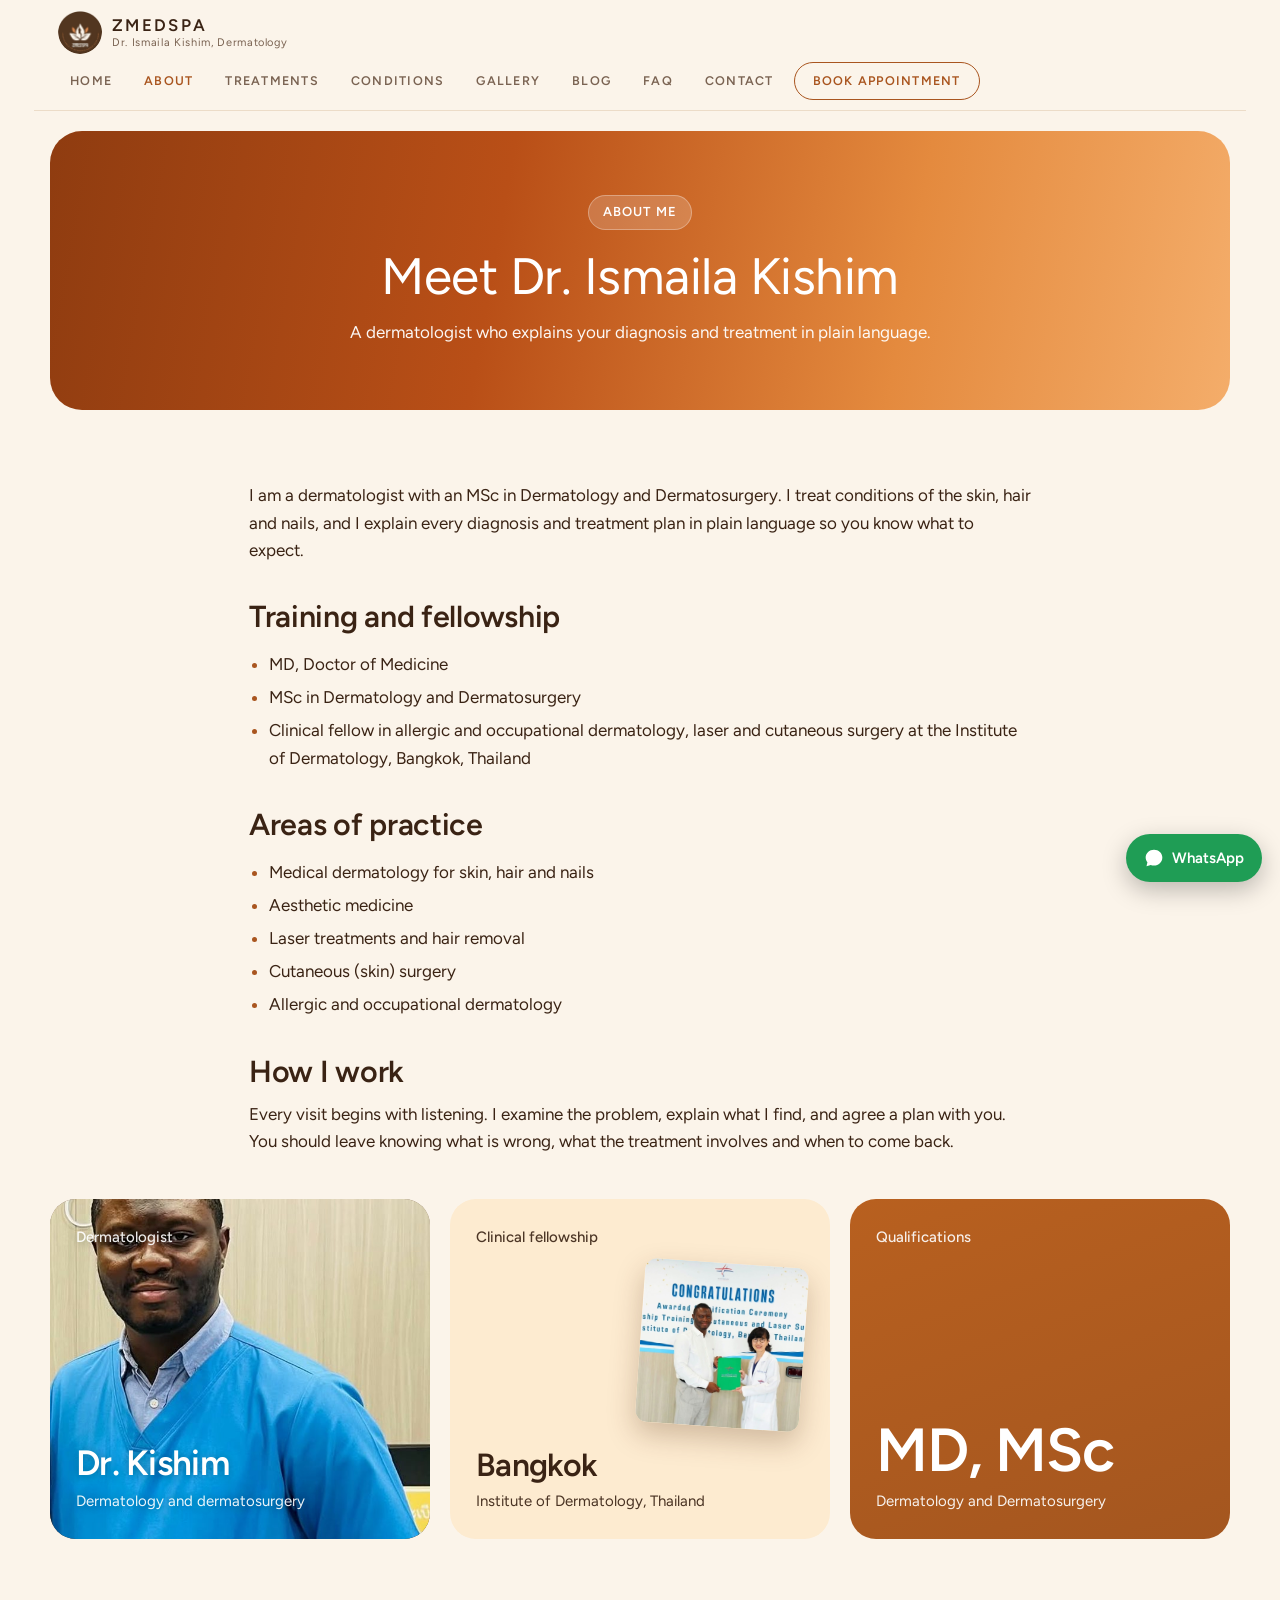
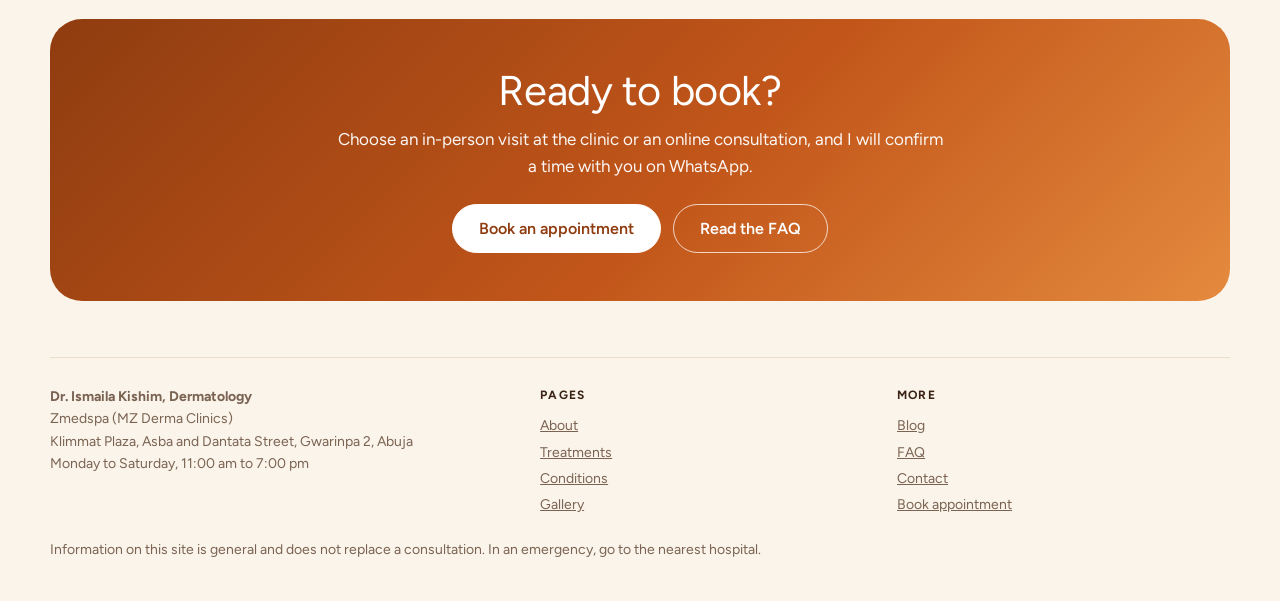
==== about.html @ 5cb570d4 "Initial multi-page site with free content editor Co-Authored-By: Claude Sonnet 5.5 <noreply@anthropi" ====
<!doctype html>
<html lang="en">
<head>
<meta charset="utf-8">
<meta name="viewport" content="width=device-width, initial-scale=1, viewport-fit=cover">
<meta name="description" content="Dr. Ismaila Kishim is a dermatologist and dermatosurgeon with an MSc in Dermatology and Dermatosurgery and a fellowship at the Institute of Dermatology, Bangkok.">
<meta name="color-scheme" content="light dark">
<meta property="og:type" content="website">
<meta property="og:title" content="About Dr. Ismaila Kishim, Dermatologist in Abuja">
<meta property="og:description" content="Dr. Ismaila Kishim is a dermatologist and dermatosurgeon with an MSc in Dermatology and Dermatosurgery and a fellowship at the Institute of Dermatology, Bangkok.">
<link rel="icon" type="image/png" href="logo.png">
<title>About Dr. Ismaila Kishim, Dermatologist in Abuja</title>
<link rel="preconnect" href="https://fonts.googleapis.com">
<link rel="preconnect" href="https://fonts.gstatic.com" crossorigin>
<link rel="stylesheet" href="https://fonts.googleapis.com/css2?family=Figtree:wght@300;400;500;600;700&display=swap">
<link rel="stylesheet" href="styles.css">
</head>
<body>
<a class="skip" href="#main">Skip to content</a>
<div class="wrap">
  <header class="top">
    <a class="brand" href="index.html" style="text-decoration:none"><img src="logo.png" alt="Zmedspa logo" width="44" height="44"><span>Zmedspa<small>Dr. Ismaila Kishim, Dermatology</small></span></a>
    <button class="menu-btn" type="button" aria-expanded="false" aria-controls="site-nav">Menu</button>
    <nav id="site-nav" aria-label="Main">
      <a href="index.html">Home</a>
      <a href="about.html" aria-current="page">About</a>
      <a href="treatments.html">Treatments</a>
      <a href="conditions.html">Conditions</a>
      <a href="gallery.html">Gallery</a>
      <a href="blog.html">Blog</a>
      <a href="faq.html">FAQ</a>
      <a href="contact.html">Contact</a>
      <a class="cta" href="book.html">Book appointment</a>
    </nav>
  </header>
  <div class="page-head">
    <div class="eyebrow">About me</div>
    <h1>Meet Dr. Ismaila Kishim</h1>
    <p>A dermatologist who explains your diagnosis and treatment in plain language.</p>
  </div>
  <main id="main">


    <section>
      <div class="prose">
        <p>I am a dermatologist with an MSc in Dermatology and Dermatosurgery. I treat conditions of the skin, hair and nails, and I explain every diagnosis and treatment plan in plain language so you know what to expect.</p>
        <h2>Training and fellowship</h2>
        <ul>
          <li>MD, Doctor of Medicine</li>
          <li>MSc in Dermatology and Dermatosurgery</li>
          <li>Clinical fellow in allergic and occupational dermatology, laser and cutaneous surgery at the Institute of Dermatology, Bangkok, Thailand</li>
        </ul>
        <h2>Areas of practice</h2>
        <ul><li>Medical dermatology for skin, hair and nails</li><li>Aesthetic medicine</li><li>Laser treatments and hair removal</li><li>Cutaneous (skin) surgery</li><li>Allergic and occupational dermatology</li></ul>
        <h2>How I work</h2>
        <p>Every visit begins with listening. I examine the problem, explain what I find, and agree a plan with you. You should leave knowing what is wrong, what the treatment involves and when to come back.</p>
      </div>
      <div class="facts" style="margin-top:44px">
        <div class="fact photo"><img src="images/portrait.jpg" alt="Dr. Ismaila Kishim in blue scrubs" loading="lazy" width="640" height="800"><small class="top-label">Dermatologist</small><div><div class="big" style="font-size:2.2rem">Dr. Kishim</div><div class="desc">Dermatology and dermatosurgery</div></div></div>
        <div class="fact cream"><small class="text">Clinical fellowship</small><img src="images/certificate.jpg" alt="Dr. Kishim receiving a fellowship certificate at the Institute of Dermatology, Bangkok" loading="lazy" width="800" height="799"><div class="text"><div class="big" style="font-size:2rem">Bangkok</div><div class="desc">Institute of Dermatology, Thailand</div></div></div>
        <div class="fact brown"><small>Qualifications</small><div><div class="big">MD, MSc</div><div class="desc">Dermatology and Dermatosurgery</div></div></div>
      </div>
    </section>

    <div class="cta-band">
      <h2>Ready to book?</h2>
      <p>Choose an in-person visit at the clinic or an online consultation, and I will confirm a time with you on WhatsApp.</p>
      <div class="actions"><a class="btn primary" href="book.html">Book an appointment</a><a class="btn ghost" href="faq.html">Read the FAQ</a></div>
    </div>
  </main>

  <footer>
    <div class="cols">
      <div><strong>Dr. Ismaila Kishim, Dermatology</strong><br>Zmedspa (MZ Derma Clinics)<br>Klimmat Plaza, Asba and Dantata Street, Gwarinpa 2, Abuja<br>Monday to Saturday, 11:00 am to 7:00 pm</div>
      <div><h4>Pages</h4><a href="about.html">About</a><a href="treatments.html">Treatments</a><a href="conditions.html">Conditions</a><a href="gallery.html">Gallery</a></div>
      <div><h4>More</h4><a href="blog.html">Blog</a><a href="faq.html">FAQ</a><a href="contact.html">Contact</a><a href="book.html">Book appointment</a></div>
    </div>
    <div>Information on this site is general and does not replace a consultation. In an emergency, go to the nearest hospital.</div>
  </footer>
</div>
<a class="wa-float" href="https://wa.me/2349161036572" target="_blank" rel="noopener" aria-label="Chat on WhatsApp"><svg viewBox="0 0 24 24" aria-hidden="true"><path d="M12 2C6.5 2 2 6.2 2 11.4c0 2.1.8 4.1 2.1 5.7L3 22l5.1-1.6c1.2.5 2.5.7 3.9.7 5.5 0 10-4.2 10-9.7S17.5 2 12 2z"/></svg><span>WhatsApp</span></a>
<script src="site.js"></script>
</body>
</html>
---- styles.css ----
/* Shared styles for all pages. Warm cream page, orange gradient headers, rounded cards. */
:root {
  --bg: #fbf4ea;
  --surface: #fffaf3;
  --ink: #3a2314;
  --muted: #7a6352;
  --line: #ecdcc8;
  --accent: #a9551f;
  --accent-ink: #ffffff;
  --tint: #f6e6d2;
  --brown: #a4561f;
  --brown-ink: #ffffff;
  --cream: #fdebd0;
  --flag-bg: #fff4d6;
  --flag-ink: #6b4e00;
  --radius: 26px;
  --font-display: "Figtree", system-ui, -apple-system, "Segoe UI", sans-serif;
  --font-body: "Figtree", system-ui, -apple-system, "Segoe UI", sans-serif;
}
@media (prefers-color-scheme: dark) {
  :root:not([data-theme="light"]) {
    --bg: #1c120d; --surface: #2a1a12; --ink: #f6ece2; --muted: #cdb4a0;
    --line: #4a3427; --accent: #f0a46a; --accent-ink: #1c120d; --tint: #38251a;
    --brown: #8a4519; --cream: #3a2819;
    --flag-bg: #3a2f10; --flag-ink: #f3d98a; color-scheme: dark;
  }
}
:root[data-theme="dark"] {
  --bg: #1c120d; --surface: #2a1a12; --ink: #f6ece2; --muted: #cdb4a0;
  --line: #4a3427; --accent: #f0a46a; --accent-ink: #1c120d; --tint: #38251a;
  --brown: #8a4519; --cream: #3a2819;
  --flag-bg: #3a2f10; --flag-ink: #f3d98a; color-scheme: dark;
}
* { box-sizing: border-box; }
html { scroll-behavior: smooth; }
body {
  margin: 0; background: var(--bg); color: var(--ink);
  font: 400 17px/1.6 var(--font-body);
  padding-inline: 16px; padding-block: 0 40px;
}
.wrap { max-width: 1180px; margin-inline: auto; }
h1, h2, h3 { font-family: var(--font-display); font-weight: 400; line-height: 1.12; margin: 0; text-wrap: balance; letter-spacing: -0.01em; }
h3 { font-weight: 600; }
h1 b, h2 b { font-weight: 700; }
h2 { font-size: clamp(1.8rem, 3.6vw, 2.6rem); }
h3 { font-size: 1.3rem; }
p { margin: 0; }
a { color: var(--accent); }
:focus-visible { outline: 3px solid var(--accent); outline-offset: 3px; border-radius: 4px; }
.skip { position: absolute; left: -9999px; }
.skip:focus { left: 12px; top: 12px; background: var(--surface); padding: 8px 12px; border-radius: 6px; z-index: 10; }

.draft-flag {
  background: var(--flag-bg); color: var(--flag-ink);
  margin-inline: -16px; padding: 8px 16px; font-size: 14px; text-align: center;
}

/* Hero */
.hero {
  position: relative; overflow: hidden; margin-top: 20px; border-radius: 32px; color: #fff;
  background: linear-gradient(100deg, #8f3c10 0%, #b94f17 38%, #e48a3e 72%, #f4ad6a 100%);
  display: grid; grid-template-columns: 1.05fr 0.95fr; min-height: 640px;
}
header.top {
  position: sticky; top: 0; z-index: 20; margin-inline: -16px; padding: 10px 24px;
  display: flex; flex-wrap: wrap; align-items: center; justify-content: space-between; gap: 8px 20px;
  background: var(--bg); border-bottom: 1px solid var(--line);
}
.brand { display: flex; align-items: center; gap: 10px; font-weight: 600; font-size: 1.05rem; letter-spacing: .14em; text-transform: uppercase; color: var(--ink); }
.brand img { border-radius: 50%; display: block; }
.brand span { display: grid; line-height: 1.2; }
.brand small { font: 400 11px var(--font-body); letter-spacing: .06em; text-transform: none; color: var(--muted); }
nav { display: flex; flex-wrap: wrap; align-items: center; gap: 4px 8px; font-size: 12.5px; letter-spacing: .1em; text-transform: uppercase; }
nav a { color: var(--muted); text-decoration: none; padding: 8px 12px; font-weight: 600; }
nav a:hover { color: var(--accent); }
nav a.cta { color: var(--accent); border: 1.5px solid var(--accent); border-radius: 999px; padding: 8px 18px; }
nav a.cta:hover { background: var(--accent); color: var(--accent-ink); }

.hero-copy { position: relative; z-index: 2; padding: 72px 24px 72px 56px; align-self: center; }
.eyebrow {
  display: inline-block; font-size: 13px; letter-spacing: .08em; text-transform: uppercase; font-weight: 600;
  background: rgba(255, 255, 255, 0.18); border: 1px solid rgba(255, 255, 255, 0.3);
  padding: 6px 14px; border-radius: 999px; margin-bottom: 20px;
}
.hero h1 { font-size: clamp(2.4rem, 5.2vw, 4rem); margin-bottom: 20px; font-weight: 400; }
.hero p.lead { font-size: 1.12rem; color: rgba(255, 255, 255, 0.95); max-width: 32em; margin-bottom: 30px; }
.actions { display: flex; flex-wrap: wrap; gap: 12px; }
.btn {
  display: inline-block; padding: 14px 26px; border-radius: 999px; font: 600 16px var(--font-body);
  text-decoration: none; border: 1.5px solid var(--accent); cursor: pointer;
  transition: background-color .15s, color .15s, transform .15s, filter .15s;
}
.btn:active { transform: translateY(1px); }
.btn.primary { background: var(--accent); color: var(--accent-ink); }
.btn.primary:hover { filter: brightness(1.1); }
.btn.ghost { background: transparent; color: var(--accent); }
.btn.ghost:hover { background: var(--tint); }
.hero .btn.primary { background: #fff; color: #8f3c10; border-color: #fff; }
.hero .btn.ghost { color: #fff; border-color: rgba(255, 255, 255, 0.75); }
.hero .btn.ghost:hover { background: rgba(255, 255, 255, 0.18); }

.hero-photo { position: relative; z-index: 1; min-height: 360px; }
.portrait {
  position: absolute; inset: 0; width: 100%; height: 100%; object-fit: cover; object-position: 50% 12%;
  -webkit-mask-image: linear-gradient(to right, transparent 0, #000 30%);
  mask-image: linear-gradient(to right, transparent 0, #000 30%);
}
.name-tag {
  position: absolute; z-index: 2; right: 22px; bottom: 22px; max-width: calc(100% - 44px);
  background: rgba(60, 22, 6, 0.55); backdrop-filter: blur(8px); -webkit-backdrop-filter: blur(8px);
  border: 1px solid rgba(255, 255, 255, 0.25); border-radius: 18px; padding: 12px 18px; color: #fff;
}
.name-tag strong { display: block; font-size: 1.02rem; }
.name-tag span { font-size: 13px; color: rgba(255, 255, 255, 0.9); }

/* Sections */
section { padding-block: 72px 8px; scroll-margin-top: 56px; }
.head { text-align: center; margin-bottom: 36px; }
.pill {
  display: inline-block; font-size: 13px; font-weight: 600; color: var(--accent);
  border: 1.5px solid var(--accent); border-radius: 999px; padding: 4px 16px; margin-bottom: 16px;
}
.section-intro { color: var(--muted); max-width: 40em; margin: 14px auto 0; }
.ph {
  display: inline-block; background: var(--flag-bg); color: var(--flag-ink);
  border-radius: 6px; padding: 1px 8px; font-size: .92em;
}

.about-text { max-width: 46em; margin: 0 auto 36px; text-align: center; color: var(--muted); font-size: 1.08rem; }
.facts { display: grid; grid-template-columns: repeat(3, 1fr); gap: 20px; }
.fact {
  position: relative; overflow: hidden; border-radius: var(--radius); padding: 26px; min-height: 340px;
  display: flex; flex-direction: column; justify-content: space-between; min-width: 0;
}
.fact small { font-size: 15px; font-weight: 500; opacity: .9; }
.fact .big { font-size: clamp(2.6rem, 5vw, 3.8rem); font-weight: 600; line-height: 1; letter-spacing: -0.02em; }
.fact .desc { font-size: 15px; opacity: .92; margin-top: 8px; }
.fact.brown { background: linear-gradient(160deg, #b8601f, var(--brown)); color: var(--brown-ink); }
.fact.cream { background: var(--cream); color: var(--ink); }
.fact.cream { gap: 14px; justify-content: flex-start; }
.fact.cream img {
  width: 50%; height: auto; aspect-ratio: 1 / 1; object-fit: cover; align-self: flex-end;
  border-radius: 12px; transform: rotate(4deg); box-shadow: 0 12px 28px rgba(80, 40, 10, 0.25);
}
.fact.cream .text:last-child { margin-top: auto; }
.fact.photo { background: var(--tint); color: #fff; }
.fact.photo > img { position: absolute; inset: 0; width: 100%; height: 100%; object-fit: cover; object-position: 50% 45%; }
.fact.photo::after { content: ""; position: absolute; inset: 0; background: linear-gradient(to top, rgba(50, 20, 5, 0.85), rgba(50, 20, 5, 0) 60%), linear-gradient(to bottom, rgba(50, 20, 5, 0.6), rgba(50, 20, 5, 0) 30%); }
.fact.photo > * { position: relative; z-index: 1; }
.fact.photo small, .fact.photo .big, .fact.photo .desc { text-shadow: 0 1px 8px rgba(0, 0, 0, 0.35); }
.fact.photo .top-label { color: #fff; }

.services { display: grid; grid-template-columns: repeat(3, 1fr); gap: 20px; }
.service {
  background: var(--surface); border: 1px solid var(--line); border-radius: var(--radius); padding: 26px; min-width: 0;
}
.service .num {
  display: grid; place-items: center; width: 44px; height: 44px; border-radius: 50%;
  background: var(--tint); color: var(--accent); font-weight: 700; font-size: 15px; margin-bottom: 16px;
}
.service h3 { margin-bottom: 8px; }
.service p { color: var(--muted); font-size: 15px; }
.service ul { margin: 14px 0 0; padding-left: 18px; font-size: 15px; }
.service li + li { margin-top: 4px; }
.service li::marker { color: var(--accent); }

.statement { font-size: clamp(1.5rem, 3.4vw, 2.5rem); font-weight: 300; line-height: 1.35; max-width: 24em; margin: 0 auto; color: var(--ink); text-wrap: balance; }
.statement b { font-weight: 600; }
.statement span { color: var(--muted); opacity: .75; }
.circles { display: flex; justify-content: center; margin-top: 12px; }
.circles img {
  flex: none; width: clamp(130px, 28vw, 320px); height: auto; aspect-ratio: 1 / 1; object-fit: cover; border-radius: 50%;
  border: 4px solid var(--bg); background: var(--tint); margin-inline: calc(clamp(130px, 28vw, 320px) * -0.07);
}
.circles img:nth-child(2) { object-position: 50% 40%; }
.circles img:nth-child(3) { object-position: 50% 15%; }
.circles-caption { text-align: center; color: var(--muted); font-size: 14px; margin-top: 18px; }

/* Booking */
.book-panel {
  border-radius: 32px; padding: 48px 32px; color: #fff;
  background: linear-gradient(135deg, #8f3c10 0%, #c2561a 55%, #e48a3e 100%);
}
.book-panel .head { margin-bottom: 32px; }
.book-panel .pill { color: #fff; border-color: rgba(255, 255, 255, 0.7); }
.book-panel .section-intro { color: rgba(255, 255, 255, 0.95); }
.visit { display: grid; grid-template-columns: 1.1fr 0.9fr; gap: 24px; align-items: start; }
.card { background: var(--surface); color: var(--ink); border-radius: 22px; padding: 28px; min-width: 0; }
form { display: grid; gap: 14px; }
label { display: grid; gap: 6px; font-size: 14px; font-weight: 600; }
input, select, textarea {
  font: 400 16px var(--font-body); color: var(--ink); background: var(--bg);
  border: 1.5px solid var(--line); border-radius: 12px; padding: 12px 14px; width: 100%;
}
input:focus-visible, select:focus-visible, textarea:focus-visible { border-color: var(--accent); }
textarea { min-height: 88px; resize: vertical; }
.note { font-size: 13px; color: var(--muted); }
dl { margin: 0; display: grid; gap: 16px; }
dt { font-size: 12px; letter-spacing: .1em; text-transform: uppercase; color: var(--muted); }
dd { margin: 2px 0 0; }
.map { margin-top: 20px; display: grid; gap: 8px; font-size: 15px; }
.map iframe { width: 100%; height: 240px; border: 1px solid var(--line); border-radius: 14px; }
footer { margin-top: 56px; padding-top: 28px; border-top: 1px solid var(--line); font-size: 14px; color: var(--muted); display: grid; gap: 6px; }

@media (max-width: 900px) {
  .hero { grid-template-columns: 1fr; min-height: 0; }
  .hero-copy { padding: 48px 24px 12px; }
  nav { font-size: 11.5px; }
  nav a { padding: 6px 8px; }
  .hero-photo { min-height: 420px; }
  .portrait { -webkit-mask-image: linear-gradient(to bottom, transparent 0, #000 25%); mask-image: linear-gradient(to bottom, transparent 0, #000 25%); }
  .facts, .services, .visit { grid-template-columns: 1fr; }
  .fact { min-height: 280px; }
  .book-panel { padding: 36px 16px; }
}
/* Motion: elements are only hidden when JS has added .js, so the page still works without it. */
header.top { transition: box-shadow .3s; }
header.top.scrolled { box-shadow: 0 6px 24px rgba(60, 25, 8, 0.12); }
.fact, .service, .card { transition: transform .3s ease, box-shadow .3s ease; }
.fact:hover, .service:hover { transform: translateY(-6px); box-shadow: 0 18px 36px rgba(60, 25, 8, 0.18); }
.circles img { transition: transform .4s ease; }
.circles img:hover { transform: scale(1.05); position: relative; z-index: 1; }
.portrait { animation: portrait-in 1.1s ease both .15s; }
.hero-copy > * { animation: rise .8s ease both; }
.hero-copy > :nth-child(1) { animation-delay: .1s; }
.hero-copy > :nth-child(2) { animation-delay: .25s; }
.hero-copy > :nth-child(3) { animation-delay: .4s; }
.hero-copy > :nth-child(4) { animation-delay: .55s; }
.name-tag { animation: rise .8s ease both 1s; }
@keyframes rise { from { opacity: 0; transform: translateY(24px); } to { opacity: 1; transform: none; } }
@keyframes portrait-in { from { opacity: 0; transform: scale(1.06); } to { opacity: 1; transform: none; } }
.js .reveal { opacity: 0; transform: translateY(32px); transition: opacity .8s ease, transform .8s ease; transition-delay: var(--d, 0s); }
.js .reveal.in { opacity: 1; transform: none; }
.js .circles img.reveal { transform: translateY(48px) scale(.9); }
.js .circles img.reveal.in { transform: none; }
.js .circles img.reveal.in:hover { transform: scale(1.05); }
.js .fact.reveal.in:hover, .js .service.reveal.in:hover { transform: translateY(-6px); }
.js .statement span { opacity: .25; transition: opacity 1.4s ease .5s; }
.js .statement.in span { opacity: .75; }
@media (prefers-reduced-motion: reduce) {
  html { scroll-behavior: auto; }
  .portrait, .hero-copy > *, .name-tag { animation: none; }
  .js .reveal, .js .reveal.in, .js .statement span { opacity: 1; transform: none; transition: none; }
  .fact, .service, .card, .circles img { transition: none; }
}

/* ---- Multi-page additions ---- */
.menu-btn { display: none; background: none; border: 1.5px solid var(--line); color: var(--ink); border-radius: 999px; padding: 8px 16px; font: 600 13px var(--font-body); letter-spacing: .08em; text-transform: uppercase; cursor: pointer; }
nav a[aria-current="page"] { color: var(--accent); }
@media (max-width: 900px) {
  .js .menu-btn { display: inline-block; }
  .js nav { display: none; width: 100%; flex-direction: column; align-items: stretch; padding-bottom: 8px; }
  .js nav.open { display: flex; }
  .js nav a { padding: 12px 8px; border-top: 1px solid var(--line); }
  .js nav a.cta { text-align: center; margin-top: 8px; border-top: 1.5px solid var(--accent); }
}
.page-head {
  margin-top: 20px; border-radius: 32px; color: #fff; padding: 64px 40px; text-align: center;
  background: linear-gradient(100deg, #8f3c10 0%, #b94f17 38%, #e48a3e 72%, #f4ad6a 100%);
}
.page-head h1 { font-size: clamp(2rem, 4.6vw, 3.2rem); font-weight: 400; margin-bottom: 14px; }
.page-head p { max-width: 38em; margin-inline: auto; color: rgba(255,255,255,.95); }
.page-head .eyebrow { margin-bottom: 18px; }
.crumbs { font-size: 14px; color: var(--muted); margin: 22px 0 0; }
.crumbs a { color: var(--muted); }
.draft-flag { border-radius: 12px; margin: 20px 0 0; }
.prose { max-width: 46em; margin-inline: auto; }
.prose h2 { font-size: clamp(1.4rem, 2.8vw, 1.9rem); margin: 36px 0 12px; font-weight: 600; }
.prose p + p { margin-top: 14px; }
.prose ul { padding-left: 20px; } .prose li + li { margin-top: 6px; } .prose li::marker { color: var(--accent); }
.meta { color: var(--muted); font-size: 14px; margin-bottom: 18px; }
.detail { display: grid; grid-template-columns: 0.8fr 1.2fr; gap: 32px; padding: 32px 0; border-top: 1px solid var(--line); scroll-margin-top: 80px; }
.detail:first-of-type { border-top: 0; }
.detail .num { display: grid; place-items: center; width: 44px; height: 44px; border-radius: 50%; background: var(--tint); color: var(--accent); font-weight: 700; margin-bottom: 14px; }
.detail p { color: var(--muted); } .detail p + p, .detail ul + p { margin-top: 12px; }
.detail ul { margin: 12px 0 0; padding-left: 20px; } .detail li + li { margin-top: 4px; } .detail li::marker { color: var(--accent); }
.detail h4 { margin: 18px 0 4px; font-size: 15px; letter-spacing: .06em; text-transform: uppercase; color: var(--accent); }
.grid2 { display: grid; grid-template-columns: repeat(2, 1fr); gap: 20px; }
.grid3 { display: grid; grid-template-columns: repeat(3, 1fr); gap: 20px; }
.tile { background: var(--surface); border: 1px solid var(--line); border-radius: var(--radius); padding: 26px; min-width: 0; display: flex; flex-direction: column; gap: 8px; text-decoration: none; color: var(--ink); transition: transform .3s ease, box-shadow .3s ease; }
.tile:hover { transform: translateY(-6px); box-shadow: 0 18px 36px rgba(60,25,8,.18); }
.tile p { color: var(--muted); font-size: 15px; } .tile .more { margin-top: auto; padding-top: 8px; color: var(--accent); font-weight: 600; font-size: 15px; }
.tile .tag { font-size: 12px; letter-spacing: .1em; text-transform: uppercase; color: var(--accent); font-weight: 600; }
.gallery { display: grid; grid-template-columns: repeat(3, 1fr); gap: 20px; }
.gallery figure { margin: 0; background: var(--surface); border: 1px solid var(--line); border-radius: var(--radius); overflow: hidden; }
.gallery img { width: 100%; aspect-ratio: 4 / 5; object-fit: cover; display: block; }
.gallery figcaption { padding: 14px 18px; font-size: 14px; color: var(--muted); }
.faq { max-width: 46em; margin-inline: auto; display: grid; gap: 12px; }
.faq details { background: var(--surface); border: 1px solid var(--line); border-radius: 18px; padding: 4px 22px; }
.faq summary { cursor: pointer; font-weight: 600; padding: 16px 0; list-style-position: outside; }
.faq details p { color: var(--muted); padding-bottom: 18px; }
.cta-band { margin-top: 72px; border-radius: 32px; padding: 48px 32px; color: #fff; text-align: center; background: linear-gradient(135deg, #8f3c10 0%, #c2561a 55%, #e48a3e 100%); }
.cta-band p { max-width: 36em; margin: 12px auto 24px; color: rgba(255,255,255,.95); }
.cta-band .btn.primary { background: #fff; color: #8f3c10; border-color: #fff; }
.cta-band .btn.ghost { color: #fff; border-color: rgba(255,255,255,.75); }
.cta-band .actions { justify-content: center; }
.choice { display: grid; grid-template-columns: 1fr 1fr; gap: 12px; }
.choice label { display: flex; align-items: center; gap: 10px; border: 1.5px solid var(--line); border-radius: 12px; padding: 12px 14px; cursor: pointer; font-weight: 500; background: var(--bg); }
.choice input { width: auto; accent-color: var(--accent); }
.choice label:has(input:checked) { border-color: var(--accent); background: var(--tint); }
.wa-float { position: fixed; right: 18px; bottom: 18px; z-index: 30; display: inline-flex; align-items: center; gap: 8px; background: #1f9d55; color: #fff; text-decoration: none; font-weight: 600; font-size: 15px; padding: 12px 18px; border-radius: 999px; box-shadow: 0 8px 24px rgba(0,0,0,.25); }
.wa-float:hover { filter: brightness(1.08); }
.wa-float svg { width: 20px; height: 20px; fill: currentColor; }
footer .cols { display: grid; grid-template-columns: 1.4fr 1fr 1fr; gap: 24px; margin-bottom: 14px; }
footer h4 { margin: 0 0 8px; font-size: 12px; letter-spacing: .1em; text-transform: uppercase; color: var(--ink); }
footer a { color: var(--muted); display: block; padding: 2px 0; }
@media (max-width: 900px) {
  .detail, .grid2, .grid3, .gallery, footer .cols, .choice { grid-template-columns: 1fr; }
  .page-head { padding: 44px 20px; }
  .detail { gap: 8px; }
  .wa-float span { display: none; } .wa-float { padding: 14px; }
}
@media (prefers-reduced-motion: reduce) { .tile { transition: none; } }
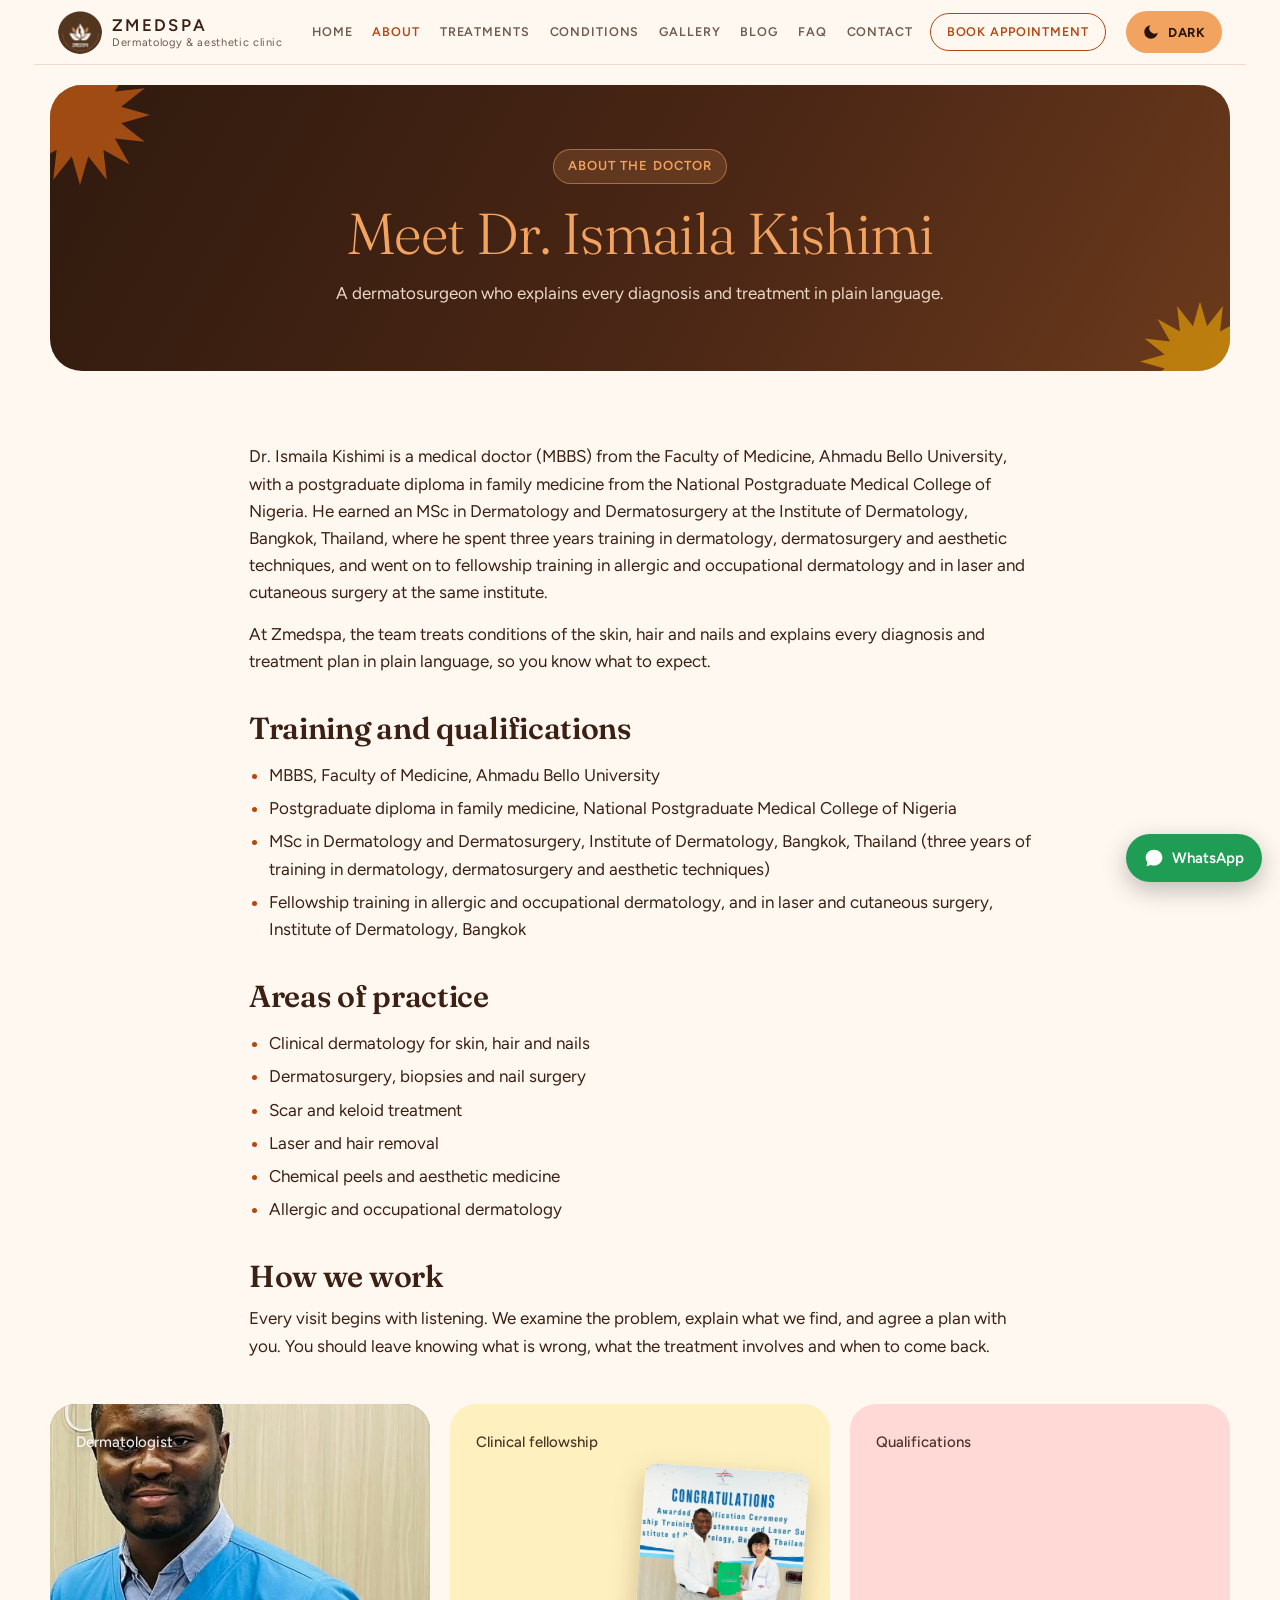
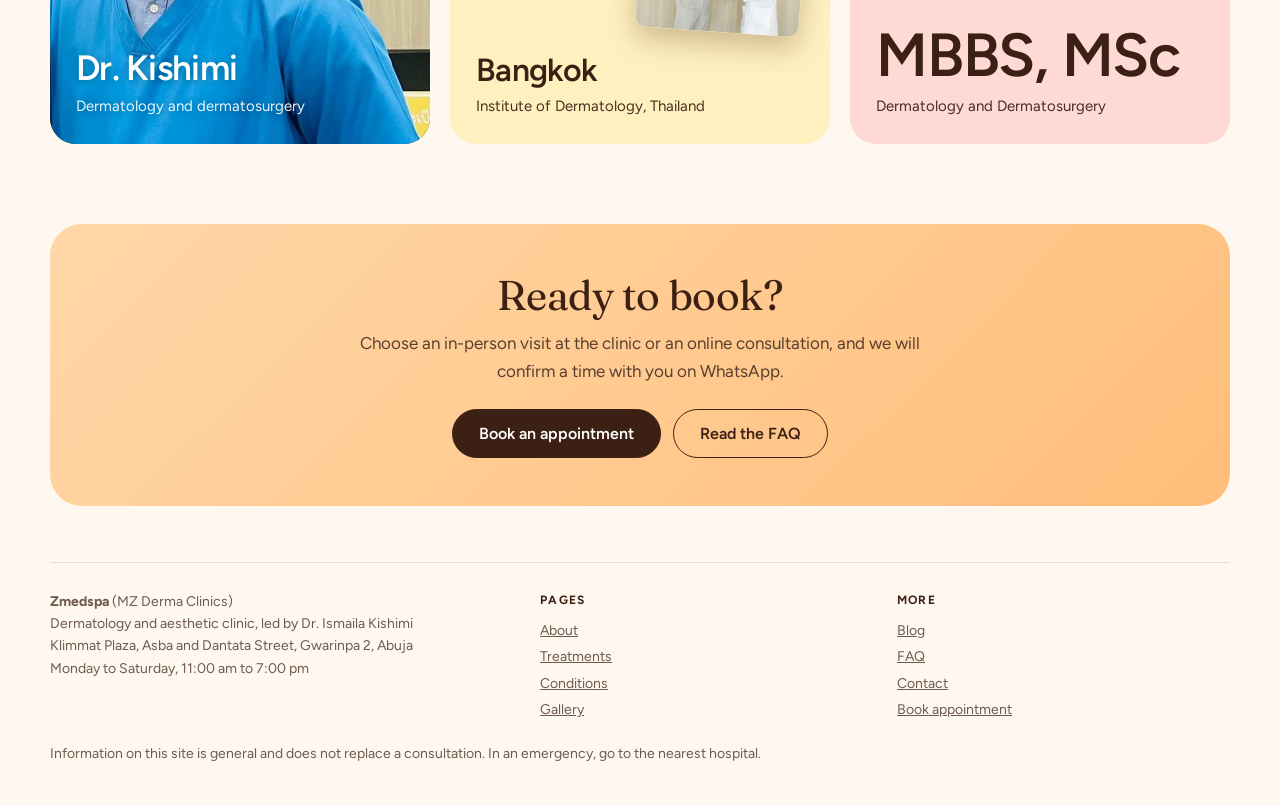
==== commit e3ea3011: "Multi-page Zmedspa site: bios, procedures, icons, theme, admin config Co-Authored-By: Claude Sonnet " ====
--- a/about.html
+++ b/about.html
@@ -3,24 +3,27 @@
 <head>
 <meta charset="utf-8">
 <meta name="viewport" content="width=device-width, initial-scale=1, viewport-fit=cover">
-<meta name="description" content="Dr. Ismaila Kishim is a dermatologist and dermatosurgeon with an MSc in Dermatology and Dermatosurgery and a fellowship at the Institute of Dermatology, Bangkok.">
+<meta name="description" content="Dr. Ismaila Kishimi is a dermatologist and dermatosurgeon with an MSc in Dermatology and Dermatosurgery and a fellowship at the Institute of Dermatology, Bangkok.">
 <meta name="color-scheme" content="light dark">
 <meta property="og:type" content="website">
-<meta property="og:title" content="About Dr. Ismaila Kishim, Dermatologist in Abuja">
-<meta property="og:description" content="Dr. Ismaila Kishim is a dermatologist and dermatosurgeon with an MSc in Dermatology and Dermatosurgery and a fellowship at the Institute of Dermatology, Bangkok.">
+<meta property="og:site_name" content="Zmedspa">
+<meta name="robots" content="noindex">
+<script type="application/ld+json">{"@context":"https://schema.org","@type":"MedicalClinic","name":"Zmedspa (MZ Derma Clinics)","medicalSpecialty":"Dermatologic","telephone":"+2349161036572","address":{"@type":"PostalAddress","streetAddress":"Klimmat Plaza, Asba and Dantata Street, Gwarinpa 2","addressLocality":"Abuja","addressCountry":"NG"},"openingHoursSpecification":[{"@type":"OpeningHoursSpecification","dayOfWeek":["Monday","Tuesday","Wednesday","Thursday","Friday","Saturday"],"opens":"11:00","closes":"19:00"}],"employee":{"@type":"Physician","name":"Dr. Ismaila Kishimi","medicalSpecialty":"Dermatologic"}}</script>
+<meta property="og:title" content="About Dr. Ismaila Kishimi, Dermatologist in Abuja">
+<meta property="og:description" content="Dr. Ismaila Kishimi is a dermatologist and dermatosurgeon with an MSc in Dermatology and Dermatosurgery and a fellowship at the Institute of Dermatology, Bangkok.">
 <link rel="icon" type="image/png" href="logo.png">
-<title>About Dr. Ismaila Kishim, Dermatologist in Abuja</title>
+<title>About Dr. Ismaila Kishimi, Dermatologist in Abuja</title>
 <link rel="preconnect" href="https://fonts.googleapis.com">
 <link rel="preconnect" href="https://fonts.gstatic.com" crossorigin>
-<link rel="stylesheet" href="https://fonts.googleapis.com/css2?family=Figtree:wght@300;400;500;600;700&display=swap">
+<link rel="stylesheet" href="https://fonts.googleapis.com/css2?family=Figtree:wght@300;400;500;600;700&family=Fraunces:opsz,wght@9..144,300;9..144,400;9..144,600&display=swap">
+<script>try{var t=localStorage.getItem('theme');if(t==='dark'||t==='light')document.documentElement.dataset.theme=t}catch(e){}</script>
 <link rel="stylesheet" href="styles.css">
 </head>
 <body>
 <a class="skip" href="#main">Skip to content</a>
 <div class="wrap">
   <header class="top">
-    <a class="brand" href="index.html" style="text-decoration:none"><img src="logo.png" alt="Zmedspa logo" width="44" height="44"><span>Zmedspa<small>Dr. Ismaila Kishim, Dermatology</small></span></a>
-    <button class="menu-btn" type="button" aria-expanded="false" aria-controls="site-nav">Menu</button>
+    <a class="brand" href="index.html" style="text-decoration:none"><img src="logo.png" alt="Zmedspa logo" width="44" height="44"><span>Zmedspa<small>Dermatology &amp; aesthetic clinic</small></span></a>
     <nav id="site-nav" aria-label="Main">
       <a href="index.html">Home</a>
       <a href="about.html" aria-current="page">About</a>
@@ -32,52 +35,59 @@
       <a href="contact.html">Contact</a>
       <a class="cta" href="book.html">Book appointment</a>
     </nav>
+    <div class="tools">
+      <button class="theme-btn" type="button" aria-label="Switch to dark mode"><svg class="i-moon" viewBox="0 0 24 24" aria-hidden="true"><path d="M21 12.8A9 9 0 1 1 11.2 3a7 7 0 0 0 9.8 9.8z"/></svg><svg class="i-sun" viewBox="0 0 24 24" aria-hidden="true"><circle cx="12" cy="12" r="4.2"/><path d="M12 1.8v2.6M12 19.6v2.6M1.8 12h2.6M19.6 12h2.6M4.8 4.8l1.8 1.8M17.4 17.4l1.8 1.8M4.8 19.2l1.8-1.8M17.4 6.6l1.8-1.8" stroke="currentColor" stroke-width="2" stroke-linecap="round" fill="none"/></svg><span class="theme-label">Dark</span></button>
+      <button class="menu-btn" type="button" aria-expanded="false" aria-controls="site-nav">Menu</button>
+    </div>
   </header>
   <div class="page-head">
-    <div class="eyebrow">About me</div>
-    <h1>Meet Dr. Ismaila Kishim</h1>
-    <p>A dermatologist who explains your diagnosis and treatment in plain language.</p>
+    <span class="burst" aria-hidden="true"></span><span class="burst b2" aria-hidden="true"></span>
+    <div class="eyebrow">About the doctor</div>
+    <h1>Meet Dr. Ismaila Kishimi</h1>
+    <p>A dermatosurgeon who explains every diagnosis and treatment in plain language.</p>
   </div>
   <main id="main">
 
-
     <section>
       <div class="prose">
-        <p>I am a dermatologist with an MSc in Dermatology and Dermatosurgery. I treat conditions of the skin, hair and nails, and I explain every diagnosis and treatment plan in plain language so you know what to expect.</p>
-        <h2>Training and fellowship</h2>
+        <p>Dr. Ismaila Kishimi is a medical doctor (MBBS) from the Faculty of Medicine, Ahmadu Bello University, with a postgraduate diploma in family medicine from the National Postgraduate Medical College of Nigeria. He earned an MSc in Dermatology and Dermatosurgery at the Institute of Dermatology, Bangkok, Thailand, where he spent three years training in dermatology, dermatosurgery and aesthetic techniques, and went on to fellowship training in allergic and occupational dermatology and in laser and cutaneous surgery at the same institute.</p>
+        <p>At Zmedspa, the team treats conditions of the skin, hair and nails and explains every diagnosis and treatment plan in plain language, so you know what to expect.</p>
+        <h2>Training and qualifications</h2>
         <ul>
-          <li>MD, Doctor of Medicine</li>
-          <li>MSc in Dermatology and Dermatosurgery</li>
-          <li>Clinical fellow in allergic and occupational dermatology, laser and cutaneous surgery at the Institute of Dermatology, Bangkok, Thailand</li>
+          <li>MBBS, Faculty of Medicine, Ahmadu Bello University</li>
+          <li>Postgraduate diploma in family medicine, National Postgraduate Medical College of Nigeria</li>
+          <li>MSc in Dermatology and Dermatosurgery, Institute of Dermatology, Bangkok, Thailand (three years of training in dermatology, dermatosurgery and aesthetic techniques)</li>
+          <li>Fellowship training in allergic and occupational dermatology, and in laser and cutaneous surgery, Institute of Dermatology, Bangkok</li>
         </ul>
         <h2>Areas of practice</h2>
-        <ul><li>Medical dermatology for skin, hair and nails</li><li>Aesthetic medicine</li><li>Laser treatments and hair removal</li><li>Cutaneous (skin) surgery</li><li>Allergic and occupational dermatology</li></ul>
-        <h2>How I work</h2>
-        <p>Every visit begins with listening. I examine the problem, explain what I find, and agree a plan with you. You should leave knowing what is wrong, what the treatment involves and when to come back.</p>
+        <ul><li>Clinical dermatology for skin, hair and nails</li><li>Dermatosurgery, biopsies and nail surgery</li><li>Scar and keloid treatment</li><li>Laser and hair removal</li><li>Chemical peels and aesthetic medicine</li><li>Allergic and occupational dermatology</li></ul>
+        <h2>How we work</h2>
+        <p>Every visit begins with listening. We examine the problem, explain what we find, and agree a plan with you. You should leave knowing what is wrong, what the treatment involves and when to come back.</p>
       </div>
       <div class="facts" style="margin-top:44px">
-        <div class="fact photo"><img src="images/portrait.jpg" alt="Dr. Ismaila Kishim in blue scrubs" loading="lazy" width="640" height="800"><small class="top-label">Dermatologist</small><div><div class="big" style="font-size:2.2rem">Dr. Kishim</div><div class="desc">Dermatology and dermatosurgery</div></div></div>
-        <div class="fact cream"><small class="text">Clinical fellowship</small><img src="images/certificate.jpg" alt="Dr. Kishim receiving a fellowship certificate at the Institute of Dermatology, Bangkok" loading="lazy" width="800" height="799"><div class="text"><div class="big" style="font-size:2rem">Bangkok</div><div class="desc">Institute of Dermatology, Thailand</div></div></div>
-        <div class="fact brown"><small>Qualifications</small><div><div class="big">MD, MSc</div><div class="desc">Dermatology and Dermatosurgery</div></div></div>
+        <div class="fact photo"><img src="images/portrait.jpg" alt="Dr. Ismaila Kishimi in blue scrubs" loading="lazy" width="640" height="800"><small class="top-label">Dermatologist</small><div><div class="big" style="font-size:2.2rem">Dr. Kishimi</div><div class="desc">Dermatology and dermatosurgery</div></div></div>
+        <div class="fact cream"><small class="text">Clinical fellowship</small><img src="images/certificate.jpg" alt="Dr. Kishimi receiving a fellowship certificate at the Institute of Dermatology, Bangkok" loading="lazy" width="800" height="799"><div class="text"><div class="big" style="font-size:2rem">Bangkok</div><div class="desc">Institute of Dermatology, Thailand</div></div></div>
+        <div class="fact brown"><small>Qualifications</small><div><div class="big">MBBS, MSc</div><div class="desc">Dermatology and Dermatosurgery</div></div></div>
       </div>
     </section>
 
     <div class="cta-band">
       <h2>Ready to book?</h2>
-      <p>Choose an in-person visit at the clinic or an online consultation, and I will confirm a time with you on WhatsApp.</p>
+      <p>Choose an in-person visit at the clinic or an online consultation, and we will confirm a time with you on WhatsApp.</p>
       <div class="actions"><a class="btn primary" href="book.html">Book an appointment</a><a class="btn ghost" href="faq.html">Read the FAQ</a></div>
     </div>
   </main>
 
   <footer>
     <div class="cols">
-      <div><strong>Dr. Ismaila Kishim, Dermatology</strong><br>Zmedspa (MZ Derma Clinics)<br>Klimmat Plaza, Asba and Dantata Street, Gwarinpa 2, Abuja<br>Monday to Saturday, 11:00 am to 7:00 pm</div>
+      <div><strong>Zmedspa</strong> (MZ Derma Clinics)<br>Dermatology and aesthetic clinic, led by Dr. Ismaila Kishimi<br>Klimmat Plaza, Asba and Dantata Street, Gwarinpa 2, Abuja<br>Monday to Saturday, 11:00 am to 7:00 pm</div>
       <div><h4>Pages</h4><a href="about.html">About</a><a href="treatments.html">Treatments</a><a href="conditions.html">Conditions</a><a href="gallery.html">Gallery</a></div>
       <div><h4>More</h4><a href="blog.html">Blog</a><a href="faq.html">FAQ</a><a href="contact.html">Contact</a><a href="book.html">Book appointment</a></div>
     </div>
     <div>Information on this site is general and does not replace a consultation. In an emergency, go to the nearest hospital.</div>
   </footer>
 </div>
+<button class="totop" type="button" aria-label="Back to top"><svg viewBox="0 0 24 24" aria-hidden="true"><path d="M12 19V6M5.5 12.5 12 6l6.500 6.500" fill="none" stroke="currentColor" stroke-width="2.4" stroke-linecap="round" stroke-linejoin="round"/></svg></button>
 <a class="wa-float" href="https://wa.me/2349161036572" target="_blank" rel="noopener" aria-label="Chat on WhatsApp"><svg viewBox="0 0 24 24" aria-hidden="true"><path d="M12 2C6.5 2 2 6.2 2 11.4c0 2.1.8 4.1 2.1 5.7L3 22l5.1-1.6c1.2.5 2.5.7 3.9.7 5.5 0 10-4.2 10-9.7S17.5 2 12 2z"/></svg><span>WhatsApp</span></a>
 <script src="site.js"></script>
 </body>
--- a/styles.css
+++ b/styles.css
@@ -1,43 +1,54 @@
-/* Shared styles for all pages. Warm cream page, orange gradient headers, rounded cards. */
+/* Shared styles for all pages. Zmedspa logo palette: chocolate brown, copper and warm pastels, with a serif display face. */
 :root {
-  --bg: #fbf4ea;
-  --surface: #fffaf3;
-  --ink: #3a2314;
-  --muted: #7a6352;
-  --line: #ecdcc8;
-  --accent: #a9551f;
+  --bg: #fff8f1;
+  --surface: #ffffff;
+  --ink: #3b2013;
+  --muted: #6f5a4c;
+  --line: #f0dccb;
+  --accent: #b4470e;
   --accent-ink: #ffffff;
-  --tint: #f6e6d2;
-  --brown: #a4561f;
-  --brown-ink: #ffffff;
-  --cream: #fdebd0;
+  --copper: #f2a35f;
+  --bright: #f97316;
+  --tint: #ffe8d6;
+  --primary: #3b2013;
+  --primary-ink: #ffffff;
+  --butter: #fff1bf;
+  --blush: #ffd9d6;
+  --hero-grad: linear-gradient(120deg, #2f1a0e 0%, #4a2615 55%, #6b3a1c 100%);
+  --band-grad: linear-gradient(135deg, #ffd7a8 0%, #ffbe7a 100%);
+  --hero-ink: #ffffff;
+  --on-hero-soft: #ecd9c8;
+  --band-ink: #3b2013;
+  --band-soft: #5a3f2f;
   --flag-bg: #fff4d6;
   --flag-ink: #6b4e00;
   --radius: 26px;
-  --font-display: "Figtree", system-ui, -apple-system, "Segoe UI", sans-serif;
+  --font-display: "Fraunces", Georgia, "Times New Roman", serif;
   --font-body: "Figtree", system-ui, -apple-system, "Segoe UI", sans-serif;
 }
 @media (prefers-color-scheme: dark) {
   :root:not([data-theme="light"]) {
-    --bg: #1c120d; --surface: #2a1a12; --ink: #f6ece2; --muted: #cdb4a0;
-    --line: #4a3427; --accent: #f0a46a; --accent-ink: #1c120d; --tint: #38251a;
-    --brown: #8a4519; --cream: #3a2819;
+    --bg: #1c120d; --surface: #2a1a12; --ink: #f6ece2; --muted: #cdb4a0; --line: #4a3427;
+    --accent: #f0a46a; --accent-ink: #1c120d; --tint: #38251a; --primary: #f0a46a; --primary-ink: #1c120d;
+    --butter: #3a2819; --blush: #4a2a24;
     --flag-bg: #3a2f10; --flag-ink: #f3d98a; color-scheme: dark;
   }
 }
 :root[data-theme="dark"] {
-  --bg: #1c120d; --surface: #2a1a12; --ink: #f6ece2; --muted: #cdb4a0;
-  --line: #4a3427; --accent: #f0a46a; --accent-ink: #1c120d; --tint: #38251a;
-  --brown: #8a4519; --cream: #3a2819;
+  --bg: #1c120d; --surface: #2a1a12; --ink: #f6ece2; --muted: #cdb4a0; --line: #4a3427;
+  --accent: #f0a46a; --accent-ink: #1c120d; --tint: #38251a; --primary: #f0a46a; --primary-ink: #1c120d;
+  --butter: #3a2819; --blush: #4a2a24;
   --flag-bg: #3a2f10; --flag-ink: #f3d98a; color-scheme: dark;
 }
 * { box-sizing: border-box; }
-html { scroll-behavior: smooth; }
+html { scroll-behavior: smooth; overflow-x: clip; -webkit-text-size-adjust: 100%; text-size-adjust: 100%; }
 body {
   margin: 0; background: var(--bg); color: var(--ink);
   font: 400 17px/1.6 var(--font-body);
-  padding-inline: 16px; padding-block: 0 40px;
-}
+  padding-inline: 16px; padding-block: 0 40px; overflow-x: clip;
+}
+img, iframe, svg { max-width: 100%; }
+h1, h2, h3, p, li, dd { overflow-wrap: break-word; }
 .wrap { max-width: 1180px; margin-inline: auto; }
 h1, h2, h3 { font-family: var(--font-display); font-weight: 400; line-height: 1.12; margin: 0; text-wrap: balance; letter-spacing: -0.01em; }
 h3 { font-weight: 600; }
@@ -50,54 +61,51 @@
 .skip { position: absolute; left: -9999px; }
 .skip:focus { left: 12px; top: 12px; background: var(--surface); padding: 8px 12px; border-radius: 6px; z-index: 10; }
 
-.draft-flag {
-  background: var(--flag-bg); color: var(--flag-ink);
-  margin-inline: -16px; padding: 8px 16px; font-size: 14px; text-align: center;
-}
 
 /* Hero */
 .hero {
-  position: relative; overflow: hidden; margin-top: 20px; border-radius: 32px; color: #fff;
-  background: linear-gradient(100deg, #8f3c10 0%, #b94f17 38%, #e48a3e 72%, #f4ad6a 100%);
-  display: grid; grid-template-columns: 1.05fr 0.95fr; min-height: 640px;
+  position: relative; overflow: hidden; margin-top: 20px; border-radius: 32px; color: var(--hero-ink);
+  background: var(--hero-grad);
+  display: grid; grid-template-columns: minmax(0, 1.05fr) minmax(0, 0.95fr); min-height: 640px;
 }
 header.top {
   position: sticky; top: 0; z-index: 20; margin-inline: -16px; padding: 10px 24px;
-  display: flex; flex-wrap: wrap; align-items: center; justify-content: space-between; gap: 8px 20px;
+  display: flex; flex-wrap: wrap; align-items: center; justify-content: space-between; gap: 8px 12px;
   background: var(--bg); border-bottom: 1px solid var(--line);
 }
 .brand { display: flex; align-items: center; gap: 10px; font-weight: 600; font-size: 1.05rem; letter-spacing: .14em; text-transform: uppercase; color: var(--ink); }
 .brand img { border-radius: 50%; display: block; }
 .brand span { display: grid; line-height: 1.2; }
 .brand small { font: 400 11px var(--font-body); letter-spacing: .06em; text-transform: none; color: var(--muted); }
-nav { display: flex; flex-wrap: wrap; align-items: center; gap: 4px 8px; font-size: 12.5px; letter-spacing: .1em; text-transform: uppercase; }
-nav a { color: var(--muted); text-decoration: none; padding: 8px 12px; font-weight: 600; }
+nav { display: flex; flex-wrap: wrap; align-items: center; gap: 4px 2px; font-size: 12.5px; letter-spacing: .07em; text-transform: uppercase; }
+nav a { color: var(--muted); text-decoration: none; padding: 8px 9px; font-weight: 600; }
 nav a:hover { color: var(--accent); }
-nav a.cta { color: var(--accent); border: 1.5px solid var(--accent); border-radius: 999px; padding: 8px 18px; }
+nav a.cta { color: var(--accent); border: 1.5px solid var(--accent); border-radius: 999px; padding: 8px 16px; margin-left: 6px; }
 nav a.cta:hover { background: var(--accent); color: var(--accent-ink); }
 
 .hero-copy { position: relative; z-index: 2; padding: 72px 24px 72px 56px; align-self: center; }
 .eyebrow {
   display: inline-block; font-size: 13px; letter-spacing: .08em; text-transform: uppercase; font-weight: 600;
-  background: rgba(255, 255, 255, 0.18); border: 1px solid rgba(255, 255, 255, 0.3);
+  background: rgba(242, 163, 95, 0.16); border: 1px solid rgba(242, 163, 95, 0.5); color: var(--copper);
   padding: 6px 14px; border-radius: 999px; margin-bottom: 20px;
 }
-.hero h1 { font-size: clamp(2.4rem, 5.2vw, 4rem); margin-bottom: 20px; font-weight: 400; }
-.hero p.lead { font-size: 1.12rem; color: rgba(255, 255, 255, 0.95); max-width: 32em; margin-bottom: 30px; }
+.hero h1 { font-size: clamp(1.9rem, 5vw, 4.3rem); line-height: 1; text-transform: uppercase; letter-spacing: .01em; color: var(--copper); margin-bottom: 14px; font-weight: 300; }
+.hero .tagline { font: 400 clamp(1.4rem, 2.6vw, 2rem)/1.2 var(--font-display); margin-bottom: 18px; }
+.hero p.lead { font-size: 1.12rem; color: var(--on-hero-soft); max-width: 32em; margin-bottom: 30px; }
 .actions { display: flex; flex-wrap: wrap; gap: 12px; }
 .btn {
   display: inline-block; padding: 14px 26px; border-radius: 999px; font: 600 16px var(--font-body);
-  text-decoration: none; border: 1.5px solid var(--accent); cursor: pointer;
+  text-decoration: none; border: 1.5px solid var(--primary); cursor: pointer;
   transition: background-color .15s, color .15s, transform .15s, filter .15s;
 }
 .btn:active { transform: translateY(1px); }
-.btn.primary { background: var(--accent); color: var(--accent-ink); }
+.btn.primary { background: var(--primary); color: var(--primary-ink); }
 .btn.primary:hover { filter: brightness(1.1); }
-.btn.ghost { background: transparent; color: var(--accent); }
+.btn.ghost { background: transparent; color: var(--ink); border-color: var(--ink); }
+.hero .btn.primary, .page-head .btn.primary { background: var(--copper); color: #2a1409; border-color: var(--copper); }
+.hero .btn.ghost, .page-head .btn.ghost { color: #fff; border-color: rgba(255, 255, 255, 0.7); }
+.hero .btn.ghost:hover { background: rgba(255, 255, 255, 0.12); }
 .btn.ghost:hover { background: var(--tint); }
-.hero .btn.primary { background: #fff; color: #8f3c10; border-color: #fff; }
-.hero .btn.ghost { color: #fff; border-color: rgba(255, 255, 255, 0.75); }
-.hero .btn.ghost:hover { background: rgba(255, 255, 255, 0.18); }
 
 .hero-photo { position: relative; z-index: 1; min-height: 360px; }
 .portrait {
@@ -107,18 +115,18 @@
 }
 .name-tag {
   position: absolute; z-index: 2; right: 22px; bottom: 22px; max-width: calc(100% - 44px);
-  background: rgba(60, 22, 6, 0.55); backdrop-filter: blur(8px); -webkit-backdrop-filter: blur(8px);
-  border: 1px solid rgba(255, 255, 255, 0.25); border-radius: 18px; padding: 12px 18px; color: #fff;
+  background: color-mix(in srgb, var(--surface) 82%, transparent); backdrop-filter: blur(8px); -webkit-backdrop-filter: blur(8px);
+  border: 1px solid var(--line); border-radius: 18px; padding: 12px 18px; color: var(--ink);
 }
 .name-tag strong { display: block; font-size: 1.02rem; }
-.name-tag span { font-size: 13px; color: rgba(255, 255, 255, 0.9); }
+.name-tag span { font-size: 13px; color: var(--muted); }
 
 /* Sections */
 section { padding-block: 72px 8px; scroll-margin-top: 56px; }
 .head { text-align: center; margin-bottom: 36px; }
 .pill {
   display: inline-block; font-size: 13px; font-weight: 600; color: var(--accent);
-  border: 1.5px solid var(--accent); border-radius: 999px; padding: 4px 16px; margin-bottom: 16px;
+  background: var(--tint); border: 1.5px solid var(--accent); border-radius: 999px; padding: 4px 16px; margin-bottom: 16px;
 }
 .section-intro { color: var(--muted); max-width: 40em; margin: 14px auto 0; }
 .ph {
@@ -135,12 +143,12 @@
 .fact small { font-size: 15px; font-weight: 500; opacity: .9; }
 .fact .big { font-size: clamp(2.6rem, 5vw, 3.8rem); font-weight: 600; line-height: 1; letter-spacing: -0.02em; }
 .fact .desc { font-size: 15px; opacity: .92; margin-top: 8px; }
-.fact.brown { background: linear-gradient(160deg, #b8601f, var(--brown)); color: var(--brown-ink); }
-.fact.cream { background: var(--cream); color: var(--ink); }
+.fact.brown { background: var(--blush); color: var(--ink); }
+.fact.cream { background: var(--butter); color: var(--ink); }
 .fact.cream { gap: 14px; justify-content: flex-start; }
 .fact.cream img {
   width: 50%; height: auto; aspect-ratio: 1 / 1; object-fit: cover; align-self: flex-end;
-  border-radius: 12px; transform: rotate(4deg); box-shadow: 0 12px 28px rgba(80, 40, 10, 0.25);
+  border-radius: 12px; transform: rotate(4deg); box-shadow: 0 12px 28px rgba(60, 25, 8, 0.25);
 }
 .fact.cream .text:last-child { margin-top: auto; }
 .fact.photo { background: var(--tint); color: #fff; }
@@ -247,23 +255,25 @@
 /* ---- Multi-page additions ---- */
 .menu-btn { display: none; background: none; border: 1.5px solid var(--line); color: var(--ink); border-radius: 999px; padding: 8px 16px; font: 600 13px var(--font-body); letter-spacing: .08em; text-transform: uppercase; cursor: pointer; }
 nav a[aria-current="page"] { color: var(--accent); }
-@media (max-width: 900px) {
+@media (max-width: 1240px) {
+  .tools { order: 2; margin-left: auto; }
+  nav { order: 3; }
   .js .menu-btn { display: inline-block; }
   .js nav { display: none; width: 100%; flex-direction: column; align-items: stretch; padding-bottom: 8px; }
   .js nav.open { display: flex; }
   .js nav a { padding: 12px 8px; border-top: 1px solid var(--line); }
-  .js nav a.cta { text-align: center; margin-top: 8px; border-top: 1.5px solid var(--accent); }
+  .js nav a.cta { text-align: center; margin-top: 8px; margin-left: 0; border-top: 1.5px solid var(--accent); }
 }
 .page-head {
-  margin-top: 20px; border-radius: 32px; color: #fff; padding: 64px 40px; text-align: center;
-  background: linear-gradient(100deg, #8f3c10 0%, #b94f17 38%, #e48a3e 72%, #f4ad6a 100%);
-}
-.page-head h1 { font-size: clamp(2rem, 4.6vw, 3.2rem); font-weight: 400; margin-bottom: 14px; }
-.page-head p { max-width: 38em; margin-inline: auto; color: rgba(255,255,255,.95); }
+  position: relative; overflow: hidden; margin-top: 20px; border-radius: 32px; color: var(--hero-ink); padding: 64px 40px; text-align: center;
+  background: var(--hero-grad);
+}
+.page-head h1 { font-size: clamp(2.2rem, 5vw, 3.6rem); font-weight: 300; color: var(--copper); margin-bottom: 14px; }
+.page-head p { max-width: 38em; margin-inline: auto; color: var(--on-hero-soft); position: relative; }
+.page-head > * { position: relative; z-index: 1; }
 .page-head .eyebrow { margin-bottom: 18px; }
 .crumbs { font-size: 14px; color: var(--muted); margin: 22px 0 0; }
 .crumbs a { color: var(--muted); }
-.draft-flag { border-radius: 12px; margin: 20px 0 0; }
 .prose { max-width: 46em; margin-inline: auto; }
 .prose h2 { font-size: clamp(1.4rem, 2.8vw, 1.9rem); margin: 36px 0 12px; font-weight: 600; }
 .prose p + p { margin-top: 14px; }
@@ -289,10 +299,10 @@
 .faq details { background: var(--surface); border: 1px solid var(--line); border-radius: 18px; padding: 4px 22px; }
 .faq summary { cursor: pointer; font-weight: 600; padding: 16px 0; list-style-position: outside; }
 .faq details p { color: var(--muted); padding-bottom: 18px; }
-.cta-band { margin-top: 72px; border-radius: 32px; padding: 48px 32px; color: #fff; text-align: center; background: linear-gradient(135deg, #8f3c10 0%, #c2561a 55%, #e48a3e 100%); }
-.cta-band p { max-width: 36em; margin: 12px auto 24px; color: rgba(255,255,255,.95); }
-.cta-band .btn.primary { background: #fff; color: #8f3c10; border-color: #fff; }
-.cta-band .btn.ghost { color: #fff; border-color: rgba(255,255,255,.75); }
+.cta-band { margin-top: 72px; border-radius: 32px; padding: 48px 32px; color: var(--band-ink); text-align: center; background: var(--band-grad); }
+.cta-band p { max-width: 36em; margin: 12px auto 24px; color: var(--band-soft); }
+.cta-band .btn.primary { background: #3b2013; border-color: #3b2013; color: #fff; }
+.cta-band .btn.ghost { color: var(--band-ink); border-color: var(--band-ink); }
 .cta-band .actions { justify-content: center; }
 .choice { display: grid; grid-template-columns: 1fr 1fr; gap: 12px; }
 .choice label { display: flex; align-items: center; gap: 10px; border: 1.5px solid var(--line); border-radius: 12px; padding: 12px 14px; cursor: pointer; font-weight: 500; background: var(--bg); }
@@ -311,3 +321,116 @@
   .wa-float span { display: none; } .wa-float { padding: 14px; }
 }
 @media (prefers-reduced-motion: reduce) { .tile { transition: none; } }
+
+/* Bright theme additions */
+.burst { position: absolute; z-index: 0; width: 150px; aspect-ratio: 1; background: var(--bright); opacity: .9; pointer-events: none; clip-path: polygon(50.0% 0.0%, 55.9% 20.6%, 69.1% 3.8%, 66.7% 25.1%, 85.4% 14.6%, 74.9% 33.3%, 96.2% 30.9%, 79.4% 44.1%, 100.0% 50.0%, 79.4% 55.9%, 96.2% 69.1%, 74.9% 66.7%, 85.4% 85.4%, 66.7% 74.9%, 69.1% 96.2%, 55.9% 79.4%, 50.0% 100.0%, 44.1% 79.4%, 30.9% 96.2%, 33.3% 74.9%, 14.6% 85.4%, 25.1% 66.7%, 3.8% 69.1%, 20.6% 55.9%, 0.0% 50.0%, 20.6% 44.1%, 3.8% 30.9%, 25.1% 33.3%, 14.6% 14.6%, 33.3% 25.1%, 30.9% 3.8%, 44.1% 20.6%); animation: spin 40s linear infinite; }
+.hero .burst { z-index: 2; left: 43%; bottom: 10%; width: 120px; }
+.hero .burst.b2 { left: auto; bottom: auto; right: 5%; top: 7%; width: 84px; background: #ffb703; }
+@media (max-width: 900px) { .hero .burst { display: none; } }
+.page-head .burst { left: -40px; top: -40px; width: 140px; opacity: .55; }
+.page-head .burst.b2 { left: auto; right: -30px; top: auto; bottom: -50px; width: 120px; background: #ffb703; }
+@keyframes spin { to { transform: rotate(360deg); } }
+@media (prefers-reduced-motion: reduce) { .burst { animation: none; } }
+
+/* Stats strip and photo collage */
+.stats { display: grid; grid-template-columns: repeat(3, 1fr); margin-top: 24px; background: var(--butter); border-radius: var(--radius); padding: 28px 12px; text-align: center; }
+.stat { padding: 4px 16px; }
+.stat + .stat { border-left: 1px solid color-mix(in srgb, var(--ink) 18%, transparent); }
+.stat b { display: block; font: 400 clamp(2.6rem, 5.6vw, 4.2rem)/1 var(--font-display); color: var(--ink); }
+.stat span { display: block; margin-top: 6px; font-size: 15px; color: var(--muted); }
+.collage { display: grid; grid-template-columns: 1.2fr 1fr 1fr; grid-template-rows: 210px 210px; gap: 16px; margin-bottom: 28px; }
+.collage figure { margin: 0; overflow: hidden; border-radius: var(--radius); background: var(--tint); }
+.collage img { width: 100%; height: 100%; object-fit: cover; display: block; transition: transform .5s ease; }
+.collage figure:hover img { transform: scale(1.05); }
+.collage .c1 { grid-row: 1 / 3; } .collage .c1 img { object-position: 50% 40%; }
+.collage .c3 { grid-column: 2 / 4; } .collage .c3 img { object-position: 50% 46%; }
+.collage .c4 { border-radius: var(--radius); background: var(--copper); color: #2a1409; padding: 22px; display: flex; align-items: flex-end; font: 400 1.35rem/1.2 var(--font-display); }
+@media (max-width: 900px) {
+  .stats { grid-template-columns: 1fr; gap: 14px; }
+  .stat + .stat { border-left: 0; border-top: 1px solid color-mix(in srgb, var(--ink) 18%, transparent); padding-top: 18px; }
+  .collage { grid-template-columns: 1fr 1fr; grid-template-rows: 190px auto 200px; }
+  .collage .c1 { grid-row: auto; }
+  .collage .c4 { grid-column: 1 / 3; min-height: 110px; font-size: 1.2rem; align-items: center; }
+  .collage .c3 { grid-column: 1 / 3; }
+}
+@media (prefers-reduced-motion: reduce) { .collage img { transition: none; } }
+
+
+/* Theme toggle, back to top, tools */
+.tools { display: flex; align-items: center; gap: 8px; }
+.theme-btn { display: inline-flex; align-items: center; gap: 8px; min-height: 42px; padding: 8px 16px; border: 0; border-radius: 999px; background: var(--copper); color: #2a1409; font: 700 13px var(--font-body); letter-spacing: .06em; text-transform: uppercase; cursor: pointer; transition: filter .15s, transform .15s; }
+.theme-btn:hover { filter: brightness(.95); }
+.theme-btn:active { transform: translateY(1px); }
+.theme-btn svg { width: 18px; height: 18px; fill: currentColor; flex: none; }
+.theme-btn .i-sun { display: none; }
+:root[data-theme="dark"] .theme-btn .i-sun { display: inline; }
+:root[data-theme="dark"] .theme-btn .i-moon { display: none; }
+.menu-btn { min-height: 42px; }
+.totop { position: fixed; right: 18px; bottom: 78px; z-index: 30; width: 46px; height: 46px; display: grid; place-items: center; border: 0; border-radius: 50%; background: var(--primary); color: var(--primary-ink); cursor: pointer; box-shadow: 0 8px 24px rgba(0, 0, 0, .25); opacity: 0; visibility: hidden; transform: translateY(10px); transition: opacity .25s, transform .25s, visibility .25s; }
+.totop.show { opacity: 1; visibility: visible; transform: none; }
+.totop svg { width: 22px; height: 22px; }
+.totop:hover { filter: brightness(1.15); }
+@media (min-width: 601px) and (max-width: 900px) {
+  .services, .grid3, .gallery { grid-template-columns: repeat(2, 1fr); }
+}
+@media (max-width: 600px) {
+  body { font-size: 16px; padding-inline: 12px; }
+  header.top { margin-inline: -12px; padding: 8px 14px; }
+    section { padding-block: 52px 4px; }
+  .head { margin-bottom: 26px; }
+  .hero-copy { padding: 40px 18px 8px; }
+  .page-head { padding: 40px 16px; border-radius: 24px; }
+  .hero { border-radius: 24px; }
+  .cta-band { padding: 36px 18px; border-radius: 24px; margin-top: 52px; }
+  .card { padding: 20px; }
+  .btn { padding: 14px 22px; }
+  .actions .btn { flex: 1 1 100%; text-align: center; }
+  .theme-label { display: none; }
+  .theme-btn { padding: 8px 12px; }
+  .brand { font-size: .95rem; letter-spacing: .1em; }
+  .brand small { display: none; }
+  .name-tag { right: 12px; bottom: 12px; padding: 10px 14px; }
+  .circles img { width: clamp(110px, 30vw, 200px); }
+  footer { font-size: 13px; }
+}
+@media (max-width: 360px) {
+  .brand img { width: 36px; height: 36px; }
+  .brand { gap: 8px; letter-spacing: .08em; }
+  .tools { gap: 6px; }
+  .menu-btn { padding: 8px 12px; font-size: 12px; }
+  .theme-btn { padding: 8px 11px; }
+  nav a { font-size: 11px; }
+  .collage { grid-template-rows: 150px auto 170px; }
+  .stat b { font-size: 2.4rem; }
+}
+@media (hover: none) { .tile:hover, .fact:hover, .service:hover { transform: none; box-shadow: none; } }
+@media (prefers-reduced-motion: reduce) { .totop, .theme-btn { transition: none; } }
+
+/* Phones: keep entrance animations subtle so the page does not feel like it is sliding */
+@media (max-width: 600px) {
+  .js .reveal { transform: translateY(12px); transition-duration: .45s; transition-delay: 0s; }
+  .js .circles img.reveal { transform: translateY(16px); }
+  .hero-copy > *, .name-tag, .portrait { animation-duration: .5s; }
+  @keyframes rise { from { opacity: 0; transform: translateY(10px); } to { opacity: 1; transform: none; } }
+}
+
+.card-img { margin: 0 0 20px; border-radius: 18px; overflow: hidden; background: var(--tint); }
+.card-img img { width: 100%; aspect-ratio: 16 / 11; object-fit: cover; object-position: 50% 82%; display: block; }
+.card-img figcaption { padding: 8px 14px; font-size: 12px; color: var(--muted); }
+
+/* Treatment line icons */
+.ico-badge { display: grid; place-items: center; width: 52px; height: 52px; border-radius: 50%; background: var(--tint); color: var(--accent); margin-bottom: 6px; transition: background-color .25s, color .25s; flex: none; }
+.ico-badge .ico { width: 30px; height: 30px; }
+.ico-badge.big { width: 64px; height: 64px; margin-bottom: 14px; }
+.ico-badge.big .ico { width: 38px; height: 38px; }
+.tile:hover .ico-badge { background: var(--accent); color: var(--accent-ink); }
+
+/* Newsletter signup (shown only when a form address is set in build.js) */
+.sr { position: absolute; width: 1px; height: 1px; overflow: hidden; clip: rect(0 0 0 0); white-space: nowrap; }
+.news { margin-top: 64px; display: grid; grid-template-columns: 1fr 1fr; gap: 28px; align-items: center; padding: 36px; border-radius: var(--radius); background: var(--butter); }
+.news h2 { font-size: clamp(1.4rem, 2.8vw, 1.9rem); margin-bottom: 8px; }
+.news p { color: var(--muted); }
+.news-row { display: flex; gap: 10px; }
+.news-row input { flex: 1; min-width: 0; }
+.news .note { margin-top: 10px; }
+@media (max-width: 700px) { .news { grid-template-columns: 1fr; padding: 24px 18px; margin-top: 48px; } .news-row { flex-direction: column; } }
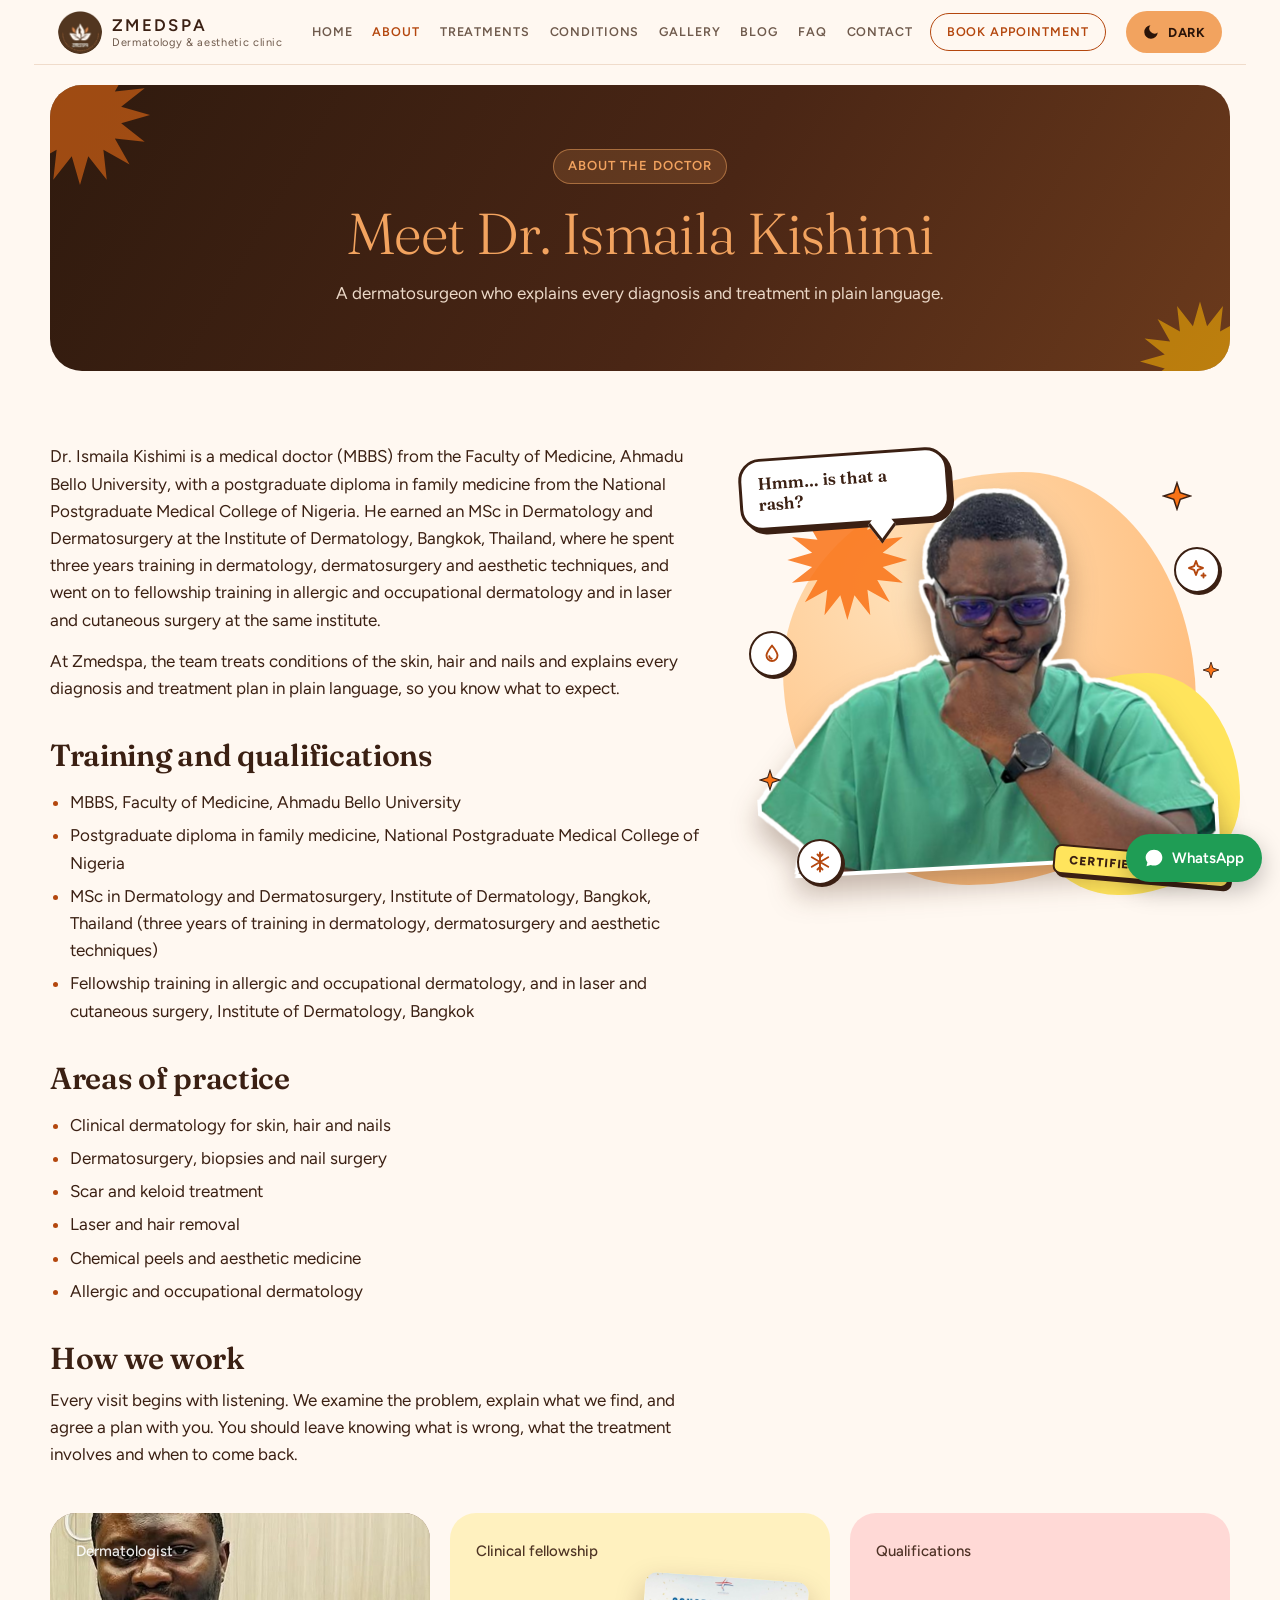
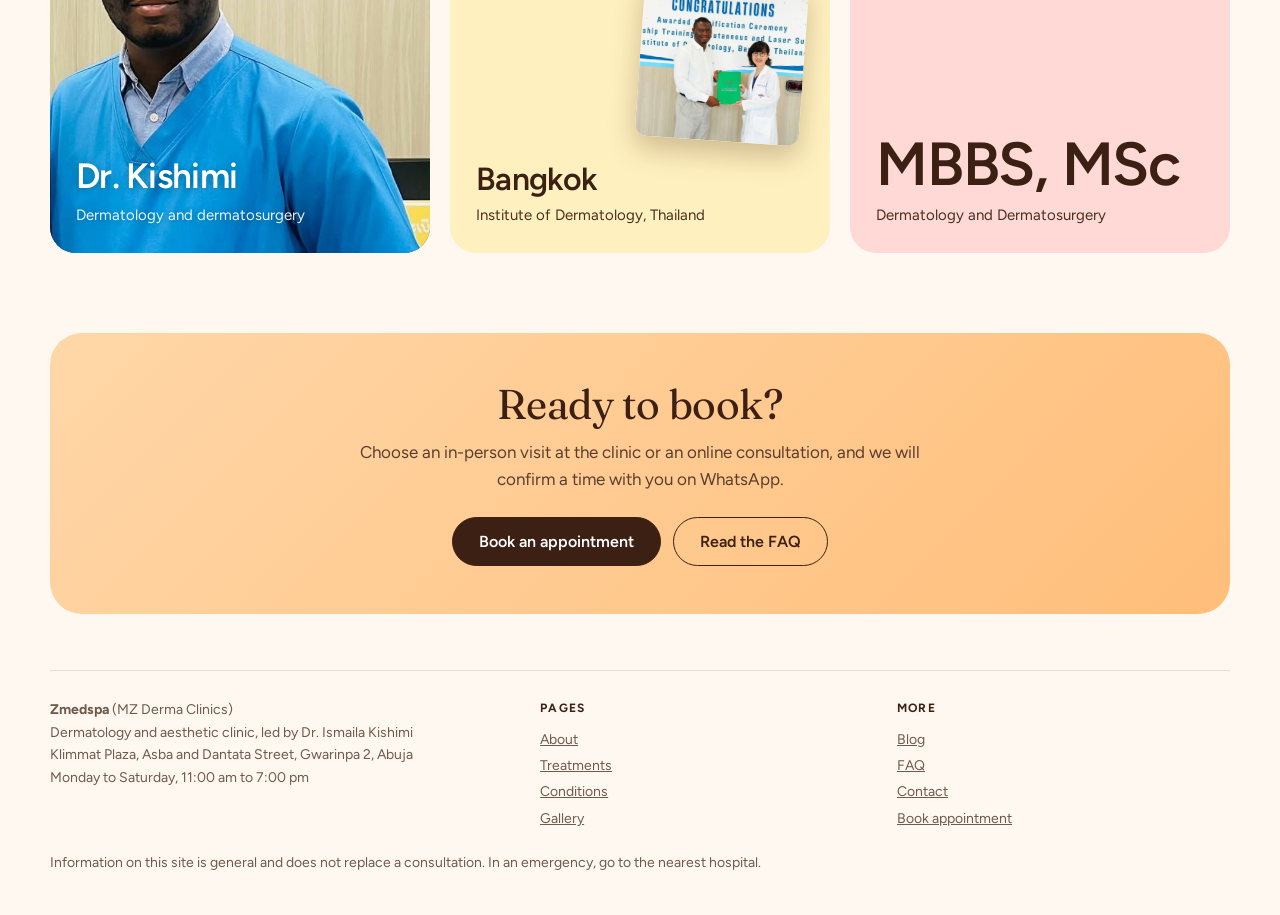
==== commit b8b4c890: "Gallery, videos, 3D scene, fun facts, sticker cut-out, video hero, silent videos Co-Authored-By: Cla" ====
--- a/about.html
+++ b/about.html
@@ -49,6 +49,16 @@
   <main id="main">
 
     <section>
+      <div class="about-split">
+        <aside class="sticker-stage" aria-label="A fun cut-out of Dr. Kishimi">
+          <div class="blob blob-a"></div><div class="blob blob-b"></div>
+          <span class="burst" aria-hidden="true"></span>
+          <button class="bubble" type="button" aria-label="Tap for another message from Dr. Kishimi">Hmm&hellip; is that a rash?</button>
+          <img class="cutout" src="images/doctor-cutout.png" alt="Dr. Kishimi in green scrubs with a hand on his chin, looking thoughtful" width="560" height="459" loading="lazy">
+          <span class="doodle-wrap s1" aria-hidden="true"><svg class="doodle" viewBox="0 0 24 24" aria-hidden="true"><path d="M12 1.500l2.600 7.900 7.900 2.600-7.900 2.600L12 22.500l-2.600-7.900L1.500 12l7.900-2.600z"/></svg></span><span class="doodle-wrap s2" aria-hidden="true"><svg class="doodle" viewBox="0 0 24 24" aria-hidden="true"><path d="M12 1.500l2.600 7.900 7.900 2.600-7.900 2.600L12 22.500l-2.600-7.900L1.500 12l7.900-2.600z"/></svg></span><span class="doodle-wrap s3" aria-hidden="true"><svg class="doodle" viewBox="0 0 24 24" aria-hidden="true"><path d="M12 1.500l2.600 7.900 7.900 2.600-7.900 2.600L12 22.500l-2.600-7.900L1.500 12l7.900-2.600z"/></svg></span>
+          <span class="float fl-1" aria-hidden="true"><svg class="ico" viewBox="0 0 24 24" aria-hidden="true" fill="none" stroke="currentColor" stroke-width="1.9" stroke-linecap="round" stroke-linejoin="round"><path pathLength="1" d="M12 3.5c3 4 5.5 6.8 5.5 10a5.5 5.5 0 0 1-11 0c0-3.2 2.5-6 5.5-10z"/><path pathLength="1" d="M9.3 14.2a2.8 2.8 0 0 0 2.4 2.5"/></svg></span><span class="float fl-2" aria-hidden="true"><svg class="ico" viewBox="0 0 24 24" aria-hidden="true" fill="none" stroke="currentColor" stroke-width="1.9" stroke-linecap="round" stroke-linejoin="round"><path pathLength="1" d="M11 3l1.900 5.100L18 10l-5.100 1.900L11 17l-1.900-5.100L4 10l5.100-1.900z"/><path pathLength="1" d="M18.500 15.500v4M16.500 17.500h4"/></svg></span><span class="float fl-3" aria-hidden="true"><svg class="ico" viewBox="0 0 24 24" aria-hidden="true" fill="none" stroke="currentColor" stroke-width="1.9" stroke-linecap="round" stroke-linejoin="round"><path pathLength="1" d="M12 2.500v19M3.800 7.250l16.400 9.500M3.800 16.750l16.400-9.500"/><path pathLength="1" d="M9.500 4.500L12 7l2.500-2.500M9.500 19.500L12 17l2.500 2.500"/></svg></span>
+          <span class="tag-sticker" aria-hidden="true">Certified skin nerd</span>
+        </aside>
       <div class="prose">
         <p>Dr. Ismaila Kishimi is a medical doctor (MBBS) from the Faculty of Medicine, Ahmadu Bello University, with a postgraduate diploma in family medicine from the National Postgraduate Medical College of Nigeria. He earned an MSc in Dermatology and Dermatosurgery at the Institute of Dermatology, Bangkok, Thailand, where he spent three years training in dermatology, dermatosurgery and aesthetic techniques, and went on to fellowship training in allergic and occupational dermatology and in laser and cutaneous surgery at the same institute.</p>
         <p>At Zmedspa, the team treats conditions of the skin, hair and nails and explains every diagnosis and treatment plan in plain language, so you know what to expect.</p>
@@ -63,6 +73,7 @@
         <ul><li>Clinical dermatology for skin, hair and nails</li><li>Dermatosurgery, biopsies and nail surgery</li><li>Scar and keloid treatment</li><li>Laser and hair removal</li><li>Chemical peels and aesthetic medicine</li><li>Allergic and occupational dermatology</li></ul>
         <h2>How we work</h2>
         <p>Every visit begins with listening. We examine the problem, explain what we find, and agree a plan with you. You should leave knowing what is wrong, what the treatment involves and when to come back.</p>
+      </div>
       </div>
       <div class="facts" style="margin-top:44px">
         <div class="fact photo"><img src="images/portrait.jpg" alt="Dr. Ismaila Kishimi in blue scrubs" loading="lazy" width="640" height="800"><small class="top-label">Dermatologist</small><div><div class="big" style="font-size:2.2rem">Dr. Kishimi</div><div class="desc">Dermatology and dermatosurgery</div></div></div>
--- a/styles.css
+++ b/styles.css
@@ -434,3 +434,108 @@
 .news-row input { flex: 1; min-width: 0; }
 .news .note { margin-top: 10px; }
 @media (max-width: 700px) { .news { grid-template-columns: 1fr; padding: 24px 18px; margin-top: 48px; } .news-row { flex-direction: column; } }
+
+/* Clinic videos */
+.videos { display: grid; grid-template-columns: repeat(4, 1fr); gap: 20px; }
+.videos.two { grid-template-columns: repeat(2, 1fr); max-width: 680px; margin-inline: auto; }
+.vid { margin: 0; background: var(--surface); border: 1px solid var(--line); border-radius: var(--radius); overflow: hidden; min-width: 0; }
+.vid video { width: 100%; aspect-ratio: 9 / 16; object-fit: cover; display: block; background: #1c120d; }
+.vid figcaption { padding: 12px 16px; font-size: 14px; color: var(--muted); }
+@media (max-width: 1000px) { .videos { grid-template-columns: repeat(2, 1fr); } }
+@media (max-width: 600px) { .videos, .videos.two { gap: 12px; } .vid figcaption { padding: 10px 12px; font-size: 13px; } }
+
+/* Background videos: decorative, dimmed, only played while visible */
+.bgvid { position: absolute; inset: 0; z-index: 0; width: 100%; height: 100%; object-fit: cover; opacity: 0; transition: opacity 1.4s ease; pointer-events: none; filter: saturate(.85); }
+.bgvid.on { opacity: .3; }
+.page-head .bgvid { z-index: 0; }
+.page-head .bgvid.on { opacity: .26; }
+
+/* 3D scene: DNA helix and a cube of treatment icons, built from CSS 3D transforms */
+.funwrap { display: grid; grid-template-columns: 1fr 1fr; gap: 28px; align-items: center; }
+.scene { position: relative; display: flex; justify-content: center; align-items: center; gap: 56px; min-height: 340px; perspective: 900px; border-radius: var(--radius); background: var(--tint); overflow: hidden; }
+.helix { position: relative; width: 110px; height: 310px; transform-style: preserve-3d; animation: spinY 14s linear infinite; }
+.rung { position: absolute; left: 50%; top: calc(var(--i) * 17px); width: 0; height: 0; transform-style: preserve-3d; transform: rotateY(calc(var(--i) * 24deg)); }
+.rung::before { content: ""; position: absolute; left: -42px; top: 5px; width: 84px; height: 3px; border-radius: 2px; background: linear-gradient(90deg, var(--bright), var(--accent)); opacity: .55; }
+.rung i { position: absolute; top: 0; width: 14px; height: 14px; border-radius: 50%; background: radial-gradient(circle at 35% 30%, #fff, var(--bright) 45%, var(--accent)); box-shadow: 0 3px 8px rgba(60, 25, 8, .25); }
+.rung i:first-child { left: -49px; }
+.rung i:last-child { left: 35px; background: radial-gradient(circle at 35% 30%, #fff, var(--copper) 45%, #8a3a10); }
+@keyframes spinY { to { transform: rotateY(360deg); } }
+.cube-wrap { width: 120px; height: 120px; perspective: 600px; }
+.cube { position: relative; width: 120px; height: 120px; transform-style: preserve-3d; animation: spinCube 18s linear infinite; }
+.cube > div { position: absolute; inset: 0; display: grid; place-items: center; border-radius: 16px; border: 1.5px solid var(--line); background: var(--surface); color: var(--accent); backface-visibility: hidden; box-shadow: inset 0 0 24px rgba(180, 71, 14, .08); }
+.cube svg { width: 54px; height: 54px; }
+.cube .f1 { transform: translateZ(60px); } .cube .f2 { transform: rotateY(90deg) translateZ(60px); }
+.cube .f3 { transform: rotateY(180deg) translateZ(60px); } .cube .f4 { transform: rotateY(-90deg) translateZ(60px); }
+.cube .f5 { transform: rotateX(90deg) translateZ(60px); } .cube .f6 { transform: rotateX(-90deg) translateZ(60px); }
+@keyframes spinCube { from { transform: rotateX(-22deg) rotateY(0deg); } to { transform: rotateX(-22deg) rotateY(360deg); } }
+.funcard { background: var(--surface); border: 1px solid var(--line); border-radius: var(--radius); padding: 30px; }
+.fun-stage { perspective: 800px; min-height: 170px; }
+.fun-label { display: inline-block; font-size: 12px; font-weight: 700; letter-spacing: .1em; text-transform: uppercase; color: var(--accent); background: var(--tint); border-radius: 999px; padding: 4px 12px; margin-bottom: 14px; }
+.fun-text { font: 400 clamp(1.25rem, 2.4vw, 1.7rem)/1.3 var(--font-display); transform-origin: 50% 0; }
+.fun-stage.flip .fun-text, .fun-stage.flip .fun-label { animation: flipIn .6s ease both; }
+@keyframes flipIn { from { opacity: 0; transform: rotateX(-75deg); } to { opacity: 1; transform: none; } }
+.fun-actions { display: none; margin-top: 18px; }
+.js .fun-actions { display: flex; }
+
+/* Counters, drawing icons and tilting cards */
+@keyframes draw { to { stroke-dashoffset: 0; } }
+.reveal .ico * { stroke-dasharray: 1; stroke-dashoffset: 1; }
+.reveal.in .ico * { animation: draw 1.4s ease forwards .25s; }
+.js .tile.reveal.in { transform: perspective(900px) rotateX(var(--rx, 0deg)) rotateY(var(--ry, 0deg)); }
+.js .tile.reveal.in:hover { transform: perspective(900px) translateY(-6px) rotateX(var(--rx, 0deg)) rotateY(var(--ry, 0deg)); }
+
+@media (max-width: 900px) {
+  .funwrap { grid-template-columns: 1fr; }
+  .scene { min-height: 320px; gap: 36px; }
+}
+@media (max-width: 420px) { .scene { gap: 22px; } .helix { transform: scale(.9); } .funcard { padding: 22px; } }
+@media (prefers-reduced-motion: reduce) {
+  .bgvid { display: none; }
+  .helix, .cube { animation: none; }
+  .helix { transform: rotateY(25deg); }
+  .cube { transform: rotateX(-22deg) rotateY(35deg); }
+  .reveal .ico * { stroke-dasharray: none; stroke-dashoffset: 0; animation: none !important; }
+  .fun-stage.flip .fun-text, .fun-stage.flip .fun-label { animation: none; }
+}
+
+/* Home hero: the video is the whole background, with a gradient so the text stays readable */
+.hero .bgvid.on { opacity: .7; }
+.hero::after { content: ""; position: absolute; inset: 0; z-index: 1; pointer-events: none; background: linear-gradient(90deg, rgba(30, 14, 6, .86) 0%, rgba(30, 14, 6, .6) 48%, rgba(30, 14, 6, .12) 100%); }
+.hero-photo { z-index: 2; }
+@media (max-width: 900px) {
+  .hero::after { background: linear-gradient(180deg, rgba(30, 14, 6, .8) 0%, rgba(30, 14, 6, .55) 100%); }
+  .hero-photo { min-height: 96px; }
+}
+
+/* About page: fun sticker cut-out of the doctor */
+.about-split { display: grid; grid-template-columns: 1.15fr 0.85fr; gap: 48px; align-items: start; }
+.about-split .prose { margin: 0; max-width: none; order: 1; }
+.sticker-stage { order: 2; position: sticky; top: 96px; min-height: 470px; display: grid; place-items: center; isolation: isolate; }
+.blob { position: absolute; z-index: -1; border-radius: 58% 42% 55% 45% / 48% 56% 44% 52%; animation: morph 9s ease-in-out infinite alternate; }
+.blob-a { width: 86%; aspect-ratio: 1; background: radial-gradient(circle at 30% 28%, #ffe0b8, #ffb36b); }
+.blob-b { width: 46%; aspect-ratio: 1; right: -2%; bottom: 4%; background: #ffe45c; animation-delay: -3s; }
+@keyframes morph { 0% { border-radius: 58% 42% 55% 45% / 48% 56% 44% 52%; transform: rotate(0deg); } 100% { border-radius: 42% 58% 46% 54% / 56% 42% 58% 44%; transform: rotate(8deg); } }
+.sticker-stage .burst { z-index: -1; left: 8%; top: 12%; width: 120px; opacity: .85; }
+.cutout { position: relative; width: 94%; height: auto; transform: rotate(-3deg); transform-origin: 50% 90%; animation: wiggle 5s ease-in-out infinite alternate;
+  filter: drop-shadow(4px 0 0 #fff) drop-shadow(-4px 0 0 #fff) drop-shadow(0 4px 0 #fff) drop-shadow(0 -4px 0 #fff) drop-shadow(0 16px 14px rgba(60, 25, 8, .3)); }
+@keyframes wiggle { from { transform: rotate(-4deg) translateY(0); } to { transform: rotate(2.5deg) translateY(-8px); } }
+.bubble { position: absolute; z-index: 3; left: -2%; top: 2%; max-width: 210px; padding: 12px 16px; border: 3px solid var(--ink); border-radius: 22px; background: #fff; color: #3b2013; font: 600 1.05rem/1.25 var(--font-display); text-align: left; cursor: pointer; transform: rotate(-4deg); box-shadow: 4px 4px 0 var(--ink); }
+.bubble::after { content: ""; position: absolute; left: 62%; bottom: -17px; width: 20px; height: 20px; background: #fff; border-right: 3px solid var(--ink); border-bottom: 3px solid var(--ink); transform: rotate(48deg) skew(8deg, 8deg); }
+.bubble:hover { transform: rotate(-2deg) scale(1.04); }
+.bubble.pop { animation: pop .45s ease; }
+@keyframes pop { 0% { transform: rotate(-4deg) scale(.8); } 60% { transform: rotate(-4deg) scale(1.1); } 100% { transform: rotate(-4deg) scale(1); } }
+.tag-sticker { position: absolute; z-index: 3; right: 0; bottom: 7%; padding: 6px 14px; border: 2px solid var(--ink); border-radius: 8px; background: #ffe45c; color: #3b2013; font: 800 12px var(--font-body); letter-spacing: .08em; text-transform: uppercase; transform: rotate(5deg); box-shadow: 3px 3px 0 var(--ink); }
+.doodle-wrap { position: absolute; z-index: 3; width: 30px; height: 30px; animation: twinkle 2.6s ease-in-out infinite; }
+.doodle { width: 100%; height: 100%; fill: #f97316; stroke: var(--ink); stroke-width: 1.2; }
+.doodle-wrap.s1 { right: 8%; top: 8%; } .doodle-wrap.s2 { left: 2%; bottom: 26%; width: 22px; height: 22px; animation-delay: -1s; } .doodle-wrap.s3 { right: 2%; top: 46%; width: 18px; height: 18px; animation-delay: -1.8s; }
+@keyframes twinkle { 0%, 100% { transform: scale(1) rotate(0deg); } 50% { transform: scale(1.35) rotate(25deg); } }
+.float { position: absolute; z-index: 3; display: grid; place-items: center; width: 46px; height: 46px; border-radius: 50%; background: #fff; color: var(--accent); border: 2px solid var(--ink); box-shadow: 2px 2px 0 var(--ink); animation: bob 4s ease-in-out infinite alternate; }
+.float .ico { width: 24px; height: 24px; }
+.fl-1 { left: 0; top: 40%; } .fl-2 { right: 2%; top: 22%; animation-delay: -1.3s; } .fl-3 { left: 10%; bottom: 6%; animation-delay: -2.4s; }
+@keyframes bob { from { transform: translateY(0) rotate(-6deg); } to { transform: translateY(-14px) rotate(6deg); } }
+@media (max-width: 900px) {
+  .about-split { grid-template-columns: 1fr; gap: 28px; }
+  .sticker-stage { order: -1; position: relative; top: 0; min-height: 400px; max-width: 460px; margin-inline: auto; width: 100%; }
+}
+@media (max-width: 420px) { .sticker-stage { min-height: 340px; } .bubble { max-width: 170px; font-size: .95rem; } }
+@media (prefers-reduced-motion: reduce) { .blob, .cutout, .doodle-wrap, .float, .bubble.pop { animation: none; } .cutout { transform: rotate(-3deg); } }
